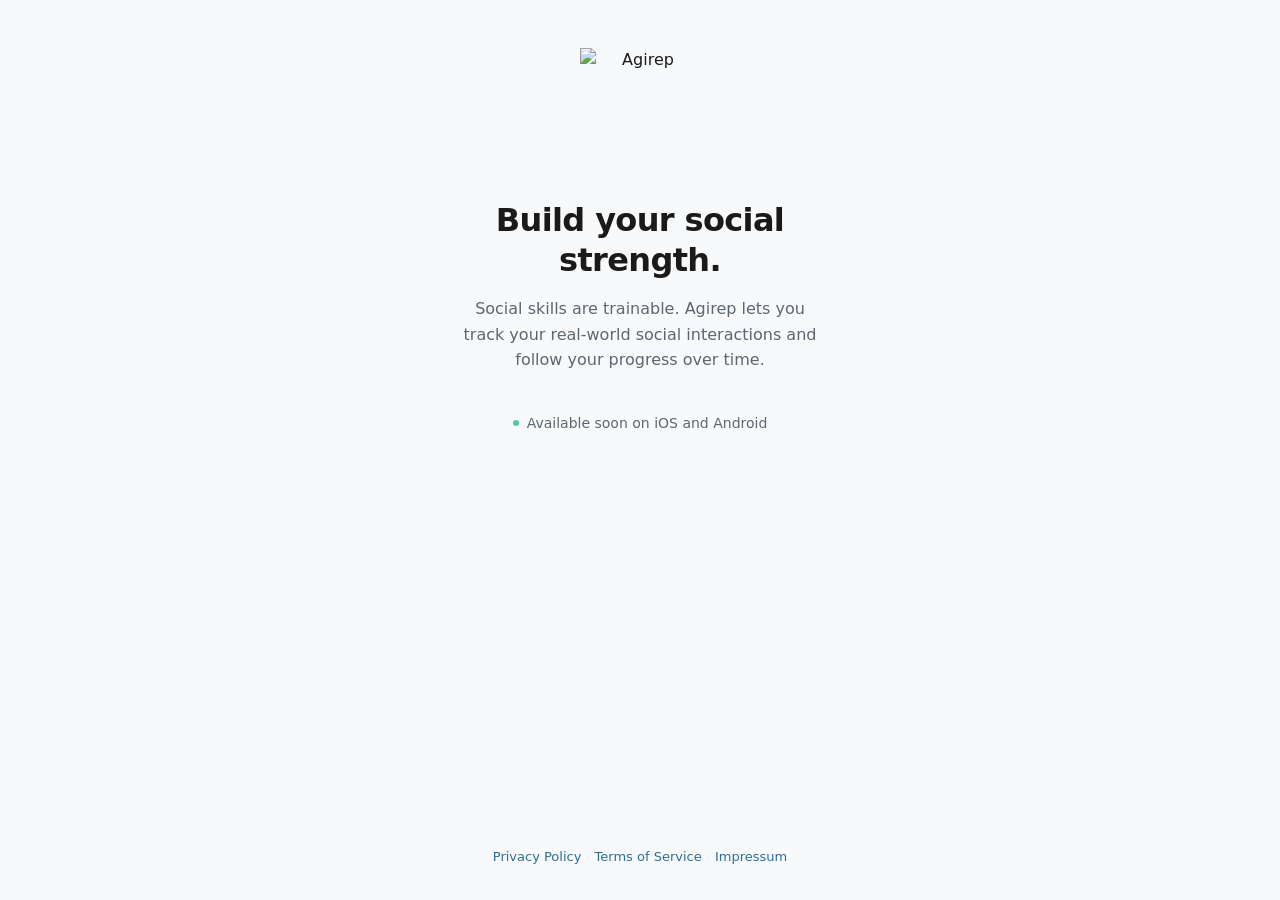
==== index.html @ e343777d "Add files via upload" ====
<!DOCTYPE html>
<html lang="en">
  <head>
    <meta charset="UTF-8" />
    <meta name="viewport" content="width=device-width, initial-scale=1" />
    <meta
      name="description"
      content="Agirep is an app for tracking your real-world social interactions. Log your reps and follow your social progress over time."
    />
    <title>Agirep — Social Fitness Tracker</title>
    <style>
      :root {
        --bg: #f8f9fa;
        --primary: #2a6f97;
        --accent: #4ecda4;
        --text: #1a1a1a;
        --text-muted: #5c6670;
        --border: #e2e6ea;
        --max-width: 480px;
      }

      *,
      *::before,
      *::after {
        box-sizing: border-box;
      }

      html {
        -webkit-text-size-adjust: 100%;
      }

      body {
        margin: 0;
        min-height: 100dvh;
        display: flex;
        flex-direction: column;
        align-items: center;
        background: var(--bg);
        color: var(--text);
        font-family:
          system-ui,
          -apple-system,
          BlinkMacSystemFont,
          'Segoe UI',
          Roboto,
          'Helvetica Neue',
          Arial,
          sans-serif;
        font-size: 16px;
        line-height: 1.5;
        -webkit-font-smoothing: antialiased;
      }

      .page {
        width: 100%;
        max-width: var(--max-width);
        flex: 1;
        display: flex;
        flex-direction: column;
        align-items: center;
        padding: 48px 24px 32px;
        text-align: center;
      }

      .logo {
        width: 120px;
        height: auto;
        margin-bottom: 32px;
      }

      .tagline {
        margin: 0 0 16px;
        font-size: 1.75rem;
        font-weight: 700;
        letter-spacing: -0.02em;
        line-height: 1.25;
        color: var(--text);
      }

      .description {
        margin: 0 0 40px;
        font-size: 1rem;
        line-height: 1.6;
        color: var(--text-muted);
        max-width: 36ch;
      }

      .availability {
        margin: 0;
        font-size: 0.875rem;
        color: var(--text-muted);
      }

      .availability::before {
        content: '';
        display: inline-block;
        width: 6px;
        height: 6px;
        margin-right: 8px;
        border-radius: 50%;
        background: var(--accent);
        vertical-align: middle;
        position: relative;
        top: -1px;
      }

      .site-footer {
        width: 100%;
        max-width: var(--max-width);
        padding: 24px 24px 32px;
        text-align: center;
      }

      .footer-links {
        margin: 0;
        font-size: 0.8125rem;
        color: var(--text-muted);
        line-height: 1.8;
      }

      .footer-links a {
        color: var(--primary);
        text-decoration: none;
        font-weight: 500;
      }

      .footer-links a:hover {
        text-decoration: underline;
      }

      .footer-links .sep {
        margin: 0 0.35em;
        color: var(--border);
        user-select: none;
      }

      @media (min-width: 400px) {
        .tagline {
          font-size: 2rem;
        }
      }
    </style>
  </head>
  <body>
    <main class="page">
      <img
        class="logo"
        src="logo-rep.png"
        width="240"
        height="240"
        alt="Agirep"
      />

      <h1 class="tagline">Build your social strength.</h1>

      <p class="description">
        Social skills are trainable. Agirep lets you track your real-world social
        interactions and follow your progress over time.
      </p>

      <p class="availability">Available soon on iOS and Android</p>
    </main>

    <footer class="site-footer">
      <p class="footer-links">
        <a href="privacy.html">Privacy Policy</a
        ><span class="sep" aria-hidden="true">·</span
        ><a href="terms.html">Terms of Service</a
        ><span class="sep" aria-hidden="true">·</span
        ><a href="impressum.html">Impressum</a>
      </p>
    </footer>
  </body>
</html>
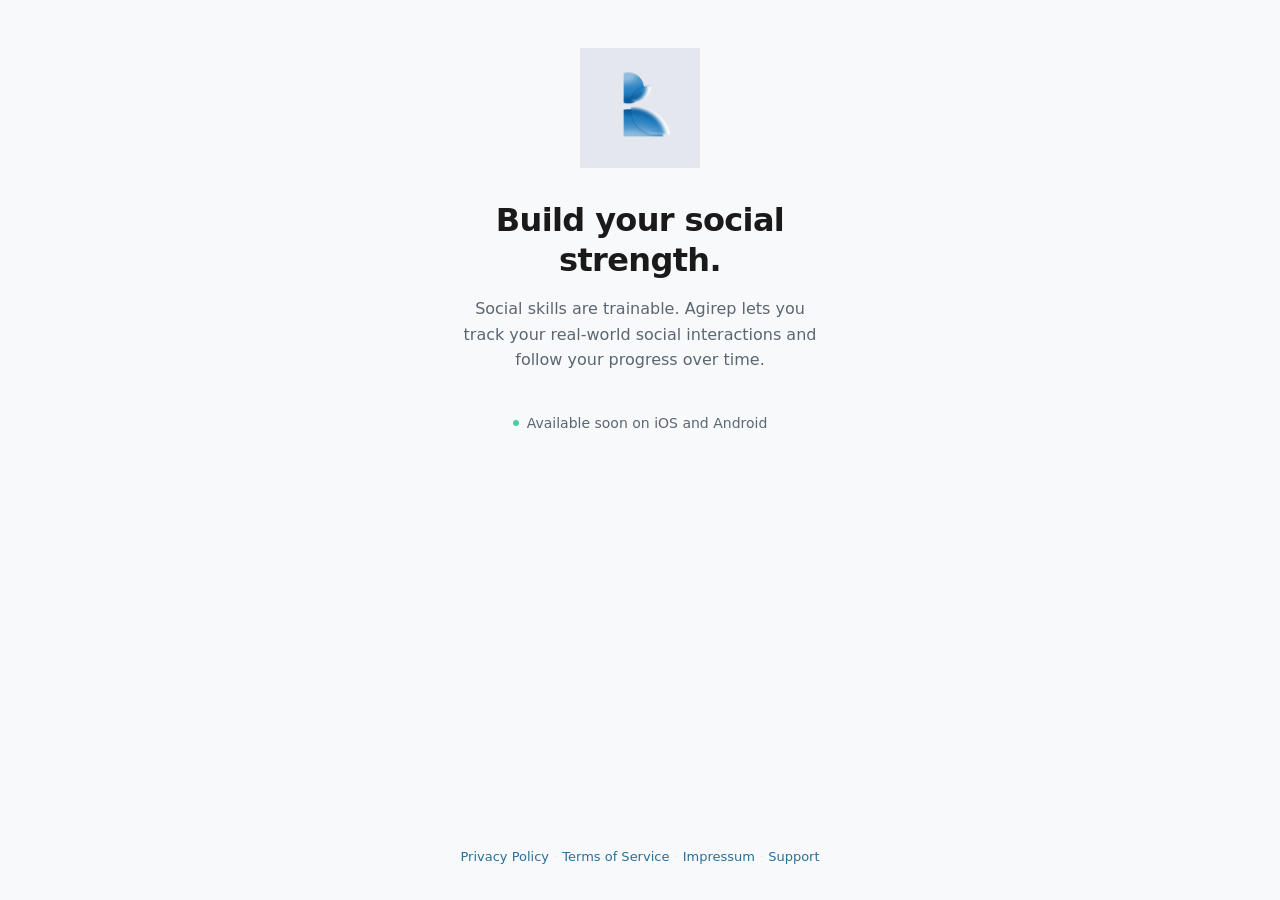
==== commit 261bc93b: "Add files via upload" ====
--- a/index.html
+++ b/index.html
@@ -167,7 +167,9 @@
         ><span class="sep" aria-hidden="true">·</span
         ><a href="terms.html">Terms of Service</a
         ><span class="sep" aria-hidden="true">·</span
-        ><a href="impressum.html">Impressum</a>
+        ><a href="impressum.html">Impressum</a
+        ><span class="sep" aria-hidden="true">·</span
+        ><a href="support.html">Support</a>
       </p>
     </footer>
   </body>
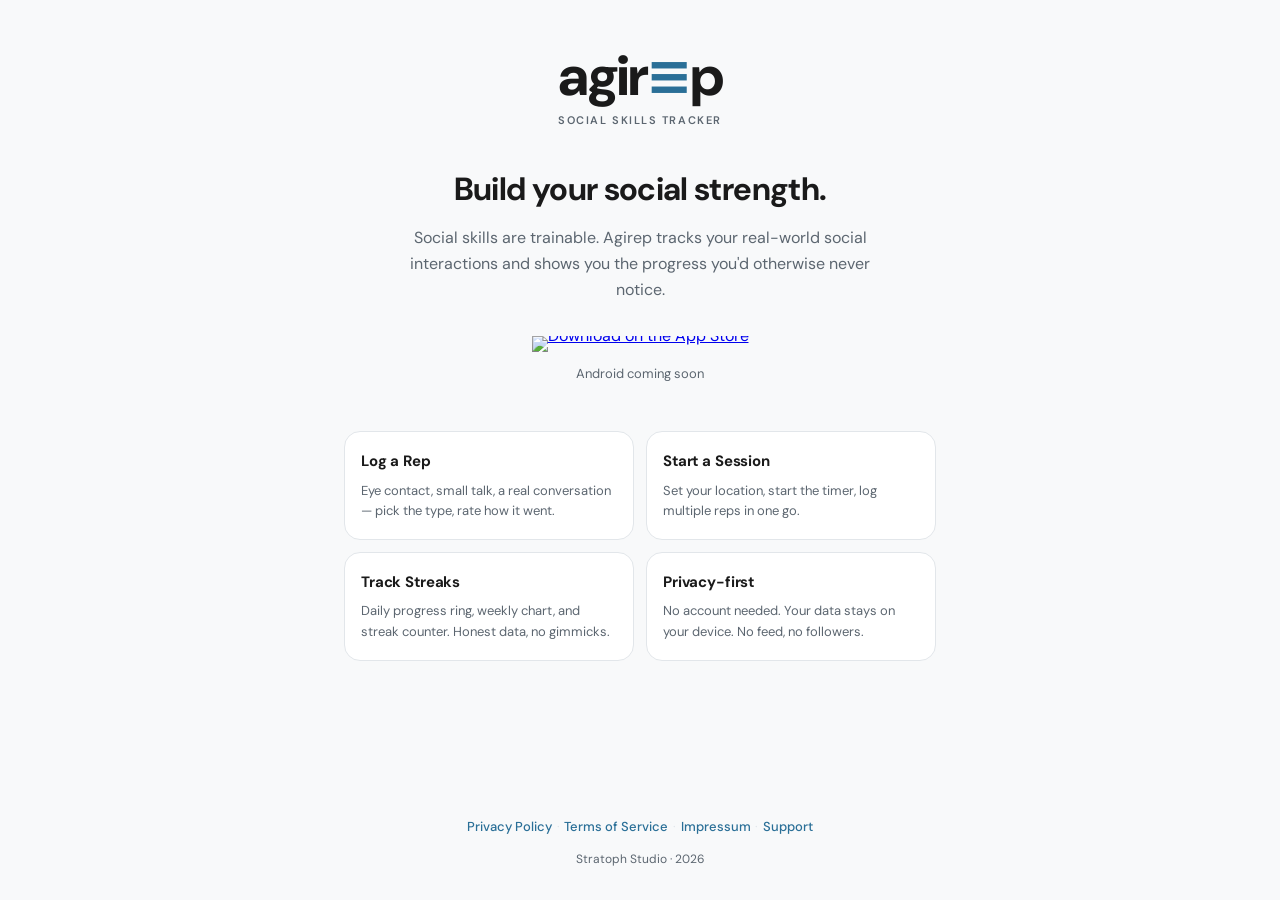
==== commit f8270f1b: "Add files via upload" ====
--- a/index.html
+++ b/index.html
@@ -5,9 +5,15 @@
     <meta name="viewport" content="width=device-width, initial-scale=1" />
     <meta
       name="description"
-      content="Agirep is an app for tracking your real-world social interactions. Log your reps and follow your social progress over time."
+      content="agirep tracks your real-world social interactions and shows you the progress you'd otherwise never notice."
     />
-    <title>Agirep — Social Fitness Tracker</title>
+    <title>agirep — Social Skills Tracker</title>
+    <link rel="preconnect" href="https://fonts.googleapis.com" />
+    <link rel="preconnect" href="https://fonts.gstatic.com" crossorigin />
+    <link
+      href="https://fonts.googleapis.com/css2?family=DM+Sans:ital,opsz,wght@0,9..40,400;0,9..40,500;0,9..40,600;0,9..40,700;0,9..40,800;1,9..40,400&display=swap"
+      rel="stylesheet"
+    />
     <style>
       :root {
         --bg: #f8f9fa;
@@ -16,7 +22,7 @@
         --text: #1a1a1a;
         --text-muted: #5c6670;
         --border: #e2e6ea;
-        --max-width: 480px;
+        --max-width: 640px;
       }
 
       *,
@@ -37,15 +43,7 @@
         align-items: center;
         background: var(--bg);
         color: var(--text);
-        font-family:
-          system-ui,
-          -apple-system,
-          BlinkMacSystemFont,
-          'Segoe UI',
-          Roboto,
-          'Helvetica Neue',
-          Arial,
-          sans-serif;
+        font-family: 'DM Sans', system-ui, sans-serif;
         font-size: 16px;
         line-height: 1.5;
         -webkit-font-smoothing: antialiased;
@@ -58,14 +56,30 @@
         display: flex;
         flex-direction: column;
         align-items: center;
-        padding: 48px 24px 32px;
+        padding: 48px 24px 40px;
         text-align: center;
       }
 
-      .logo {
-        width: 120px;
-        height: auto;
-        margin-bottom: 32px;
+      .wordmark {
+        margin: 0 0 8px;
+        font-size: 3rem;
+        font-weight: 800;
+        letter-spacing: -0.04em;
+        line-height: 1;
+        color: var(--text);
+      }
+
+      .wordmark-brand {
+        color: var(--primary);
+      }
+
+      .subtitle {
+        margin: 0 0 40px;
+        font-size: 0.6875rem;
+        font-weight: 600;
+        letter-spacing: 0.14em;
+        text-transform: uppercase;
+        color: var(--text-muted);
       }
 
       .tagline {
@@ -78,30 +92,103 @@
       }
 
       .description {
-        margin: 0 0 40px;
+        margin: 0 0 32px;
         font-size: 1rem;
-        line-height: 1.6;
-        color: var(--text-muted);
+        line-height: 1.65;
+        color: var(--text-muted);
+        max-width: 42ch;
+      }
+
+      .store-link {
+        display: inline-block;
+        line-height: 0;
+        margin-bottom: 12px;
+      }
+
+      .store-link img {
+        height: 44px;
+        width: auto;
+      }
+
+      .store-link:focus-visible {
+        outline: 2px solid var(--accent);
+        outline-offset: 4px;
+        border-radius: 8px;
+      }
+
+      .android-soon {
+        margin: 0 0 48px;
+        font-size: 0.8125rem;
+        color: var(--text-muted);
+      }
+
+      .features {
+        width: 100%;
+        margin-bottom: 48px;
+      }
+
+      .visually-hidden {
+        position: absolute;
+        width: 1px;
+        height: 1px;
+        padding: 0;
+        margin: -1px;
+        overflow: hidden;
+        clip: rect(0, 0, 0, 0);
+        white-space: nowrap;
+        border: 0;
+      }
+
+      .features-grid {
+        display: grid;
+        grid-template-columns: 1fr 1fr;
+        gap: 12px;
+        width: 100%;
+        text-align: left;
+      }
+
+      .feature-card {
+        background: #ffffff;
+        border: 1px solid var(--border);
+        border-radius: 16px;
+        padding: 18px 16px;
+      }
+
+      .feature-card h2 {
+        margin: 0 0 8px;
+        font-size: 0.9375rem;
+        font-weight: 700;
+        letter-spacing: -0.01em;
+        color: var(--text);
+      }
+
+      .feature-card p {
+        margin: 0;
+        font-size: 0.8125rem;
+        line-height: 1.55;
+        color: var(--text-muted);
+      }
+
+      .philosophy {
+        width: 100%;
         max-width: 36ch;
-      }
-
-      .availability {
+        margin-bottom: 8px;
+      }
+
+      .philosophy-quote {
+        margin: 0 0 12px;
+        font-size: 1.125rem;
+        font-weight: 700;
+        letter-spacing: -0.02em;
+        line-height: 1.4;
+        color: var(--text);
+      }
+
+      .philosophy-sub {
         margin: 0;
         font-size: 0.875rem;
-        color: var(--text-muted);
-      }
-
-      .availability::before {
-        content: '';
-        display: inline-block;
-        width: 6px;
-        height: 6px;
-        margin-right: 8px;
-        border-radius: 50%;
-        background: var(--accent);
-        vertical-align: middle;
-        position: relative;
-        top: -1px;
+        line-height: 1.6;
+        color: var(--text-muted);
       }
 
       .site-footer {
@@ -112,7 +199,7 @@
       }
 
       .footer-links {
-        margin: 0;
+        margin: 0 0 12px;
         font-size: 0.8125rem;
         color: var(--text-muted);
         line-height: 1.8;
@@ -134,31 +221,91 @@
         user-select: none;
       }
 
+      .footer-credit {
+        margin: 0;
+        font-size: 0.75rem;
+        color: var(--text-muted);
+      }
+
       @media (min-width: 400px) {
+        .wordmark {
+          font-size: 3.5rem;
+        }
+
         .tagline {
           font-size: 2rem;
+        }
+      }
+
+      @media (max-width: 480px) {
+        .features-grid {
+          grid-template-columns: 1fr;
         }
       }
     </style>
   </head>
   <body>
     <main class="page">
-      <img
-        class="logo"
-        src="logo-rep.png"
-        width="240"
-        height="240"
-        alt="Agirep"
-      />
+      <p class="wordmark" aria-label="agirep">
+        agir<span class="wordmark-brand" aria-hidden="true">≡</span>p
+      </p>
+      <p class="subtitle">Social Skills Tracker</p>
 
       <h1 class="tagline">Build your social strength.</h1>
 
       <p class="description">
-        Social skills are trainable. Agirep lets you track your real-world social
-        interactions and follow your progress over time.
+        Social skills are trainable. Agirep tracks your real-world social
+        interactions and shows you the progress you'd otherwise never notice.
       </p>
 
-      <p class="availability">Available soon on iOS and Android</p>
+      <a
+        class="store-link"
+        href="https://apps.apple.com/app/agirep-social-confidence/id6784792973"
+        target="_blank"
+        rel="noopener noreferrer"
+        aria-label="Download on the App Store"
+      >
+        <img
+          src="https://tools.applemediaservices.com/api/badges/download-on-the-app-store/black/en-us?size=250x83"
+          alt="Download on the App Store"
+          width="250"
+          height="83"
+        />
+      </a>
+      <p class="android-soon">Android coming soon</p>
+
+      <section class="features" aria-labelledby="features-heading">
+        <h2 id="features-heading" class="visually-hidden">Features</h2>
+        <div class="features-grid">
+          <article class="feature-card">
+            <h2>Log a Rep</h2>
+            <p>
+              Eye contact, small talk, a real conversation — pick the type, rate
+              how it went.
+            </p>
+          </article>
+          <article class="feature-card">
+            <h2>Start a Session</h2>
+            <p>
+              Set your location, start the timer, log multiple reps in one go.
+            </p>
+          </article>
+          <article class="feature-card">
+            <h2>Track Streaks</h2>
+            <p>
+              Daily progress ring, weekly chart, and streak counter. Honest data,
+              no gimmicks.
+            </p>
+          </article>
+          <article class="feature-card">
+            <h2>Privacy-first</h2>
+            <p>
+              No account needed. Your data stays on your device. No feed, no
+              followers.
+            </p>
+          </article>
+        </div>
+      </section>
     </main>
 
     <footer class="site-footer">
@@ -171,6 +318,7 @@
         ><span class="sep" aria-hidden="true">·</span
         ><a href="support.html">Support</a>
       </p>
+      <p class="footer-credit">Stratoph Studio · 2026</p>
     </footer>
   </body>
 </html>
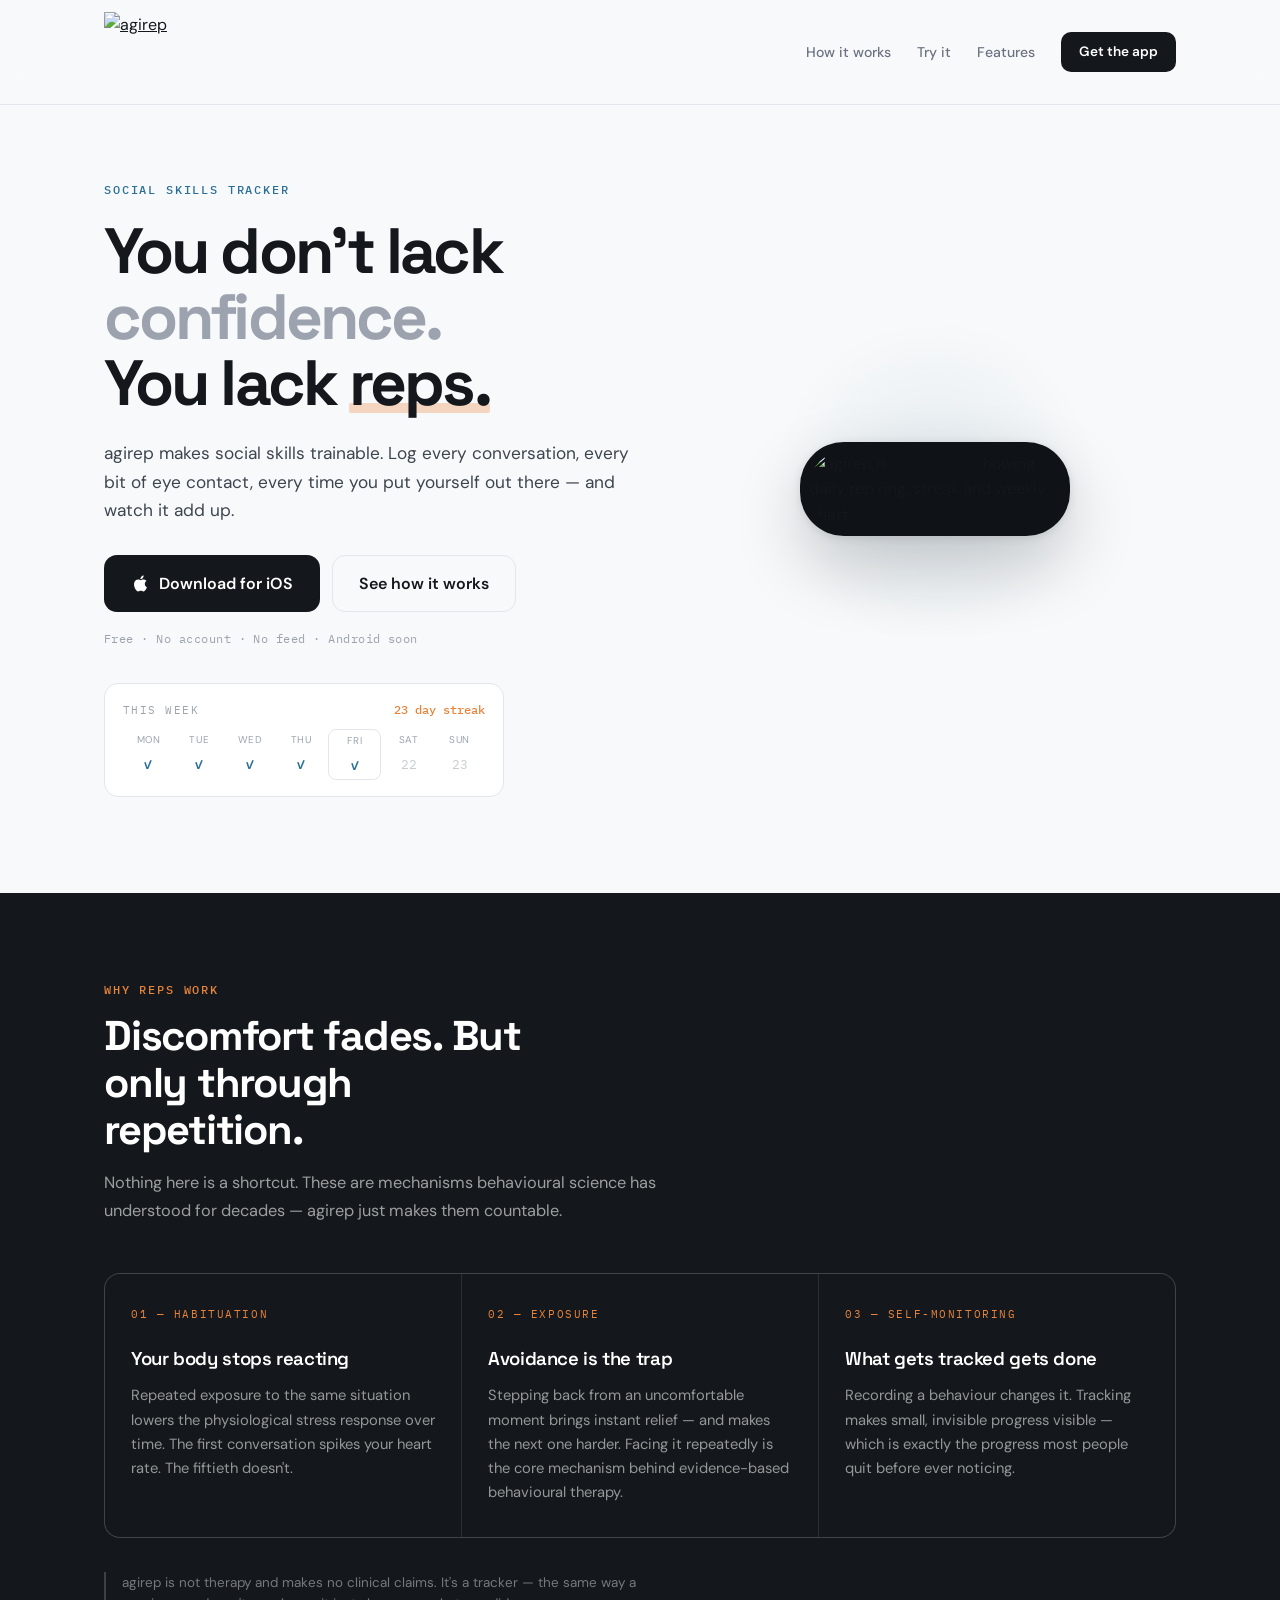
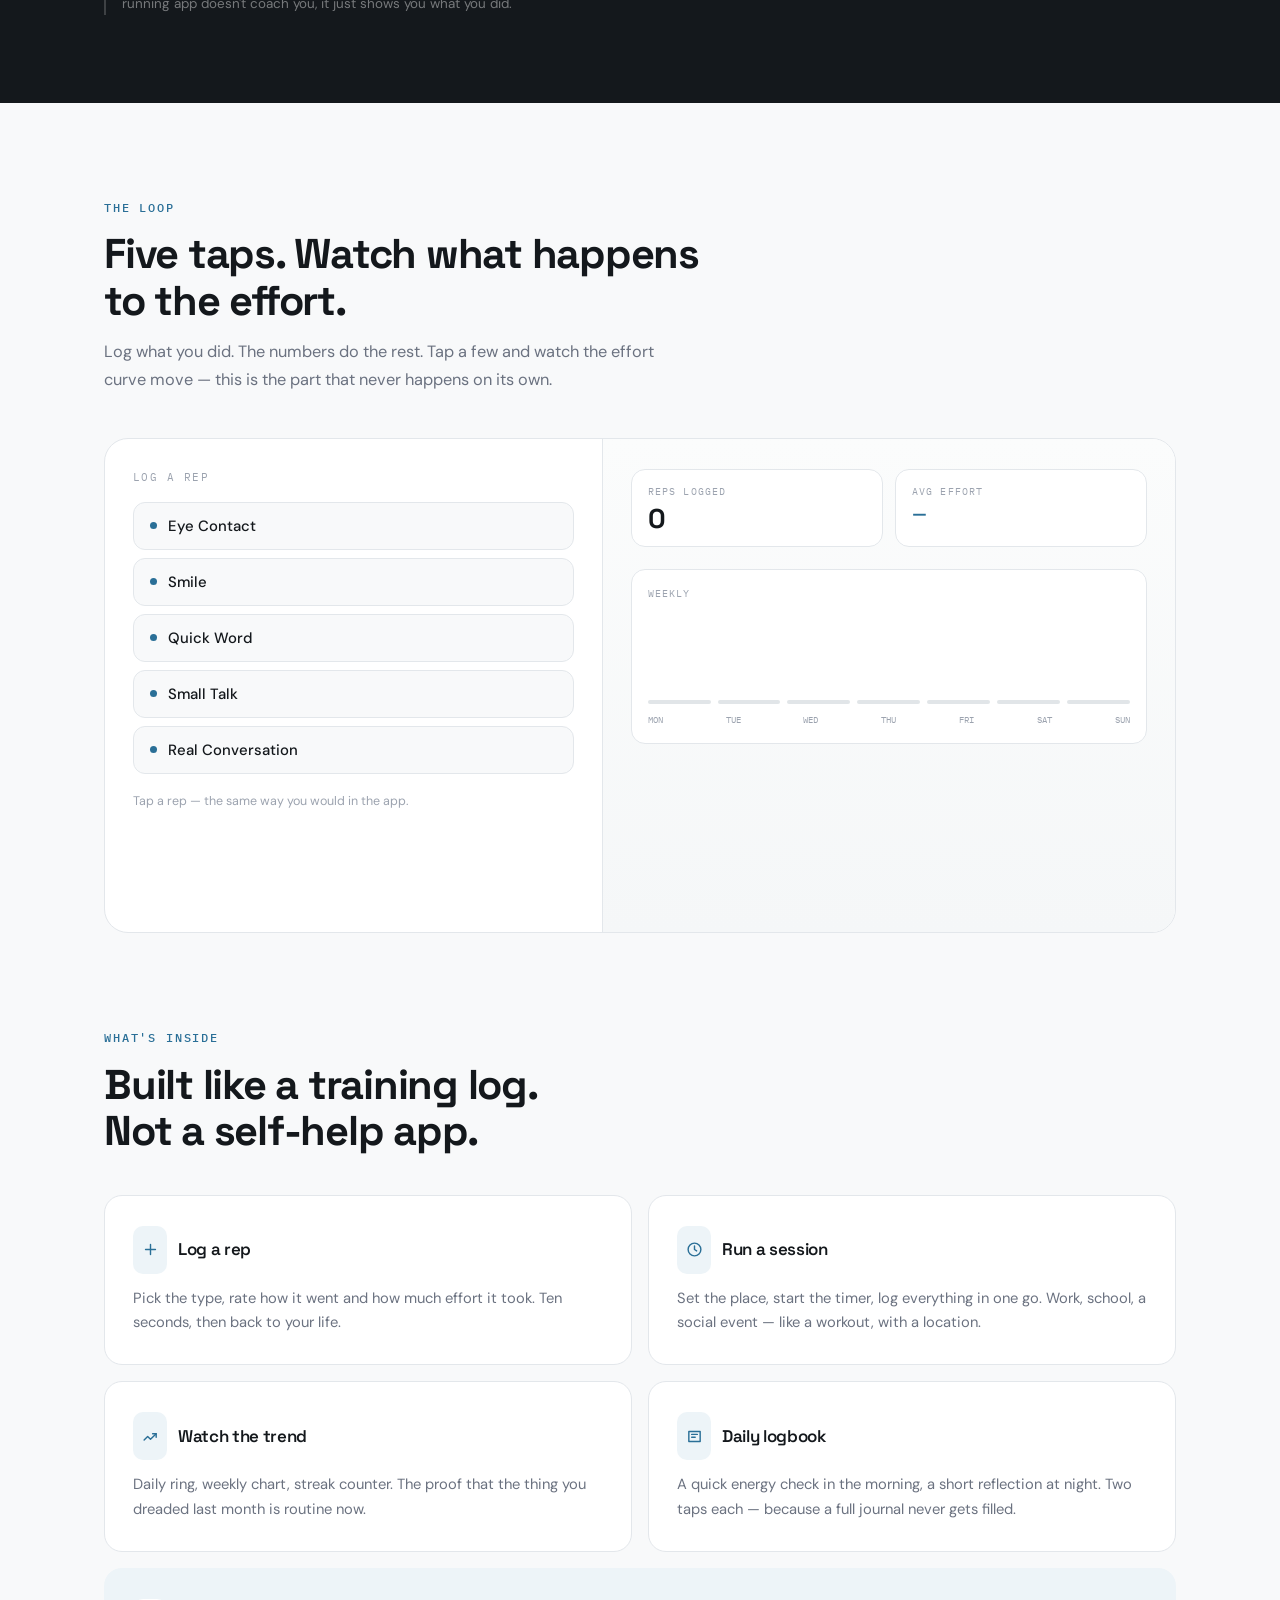
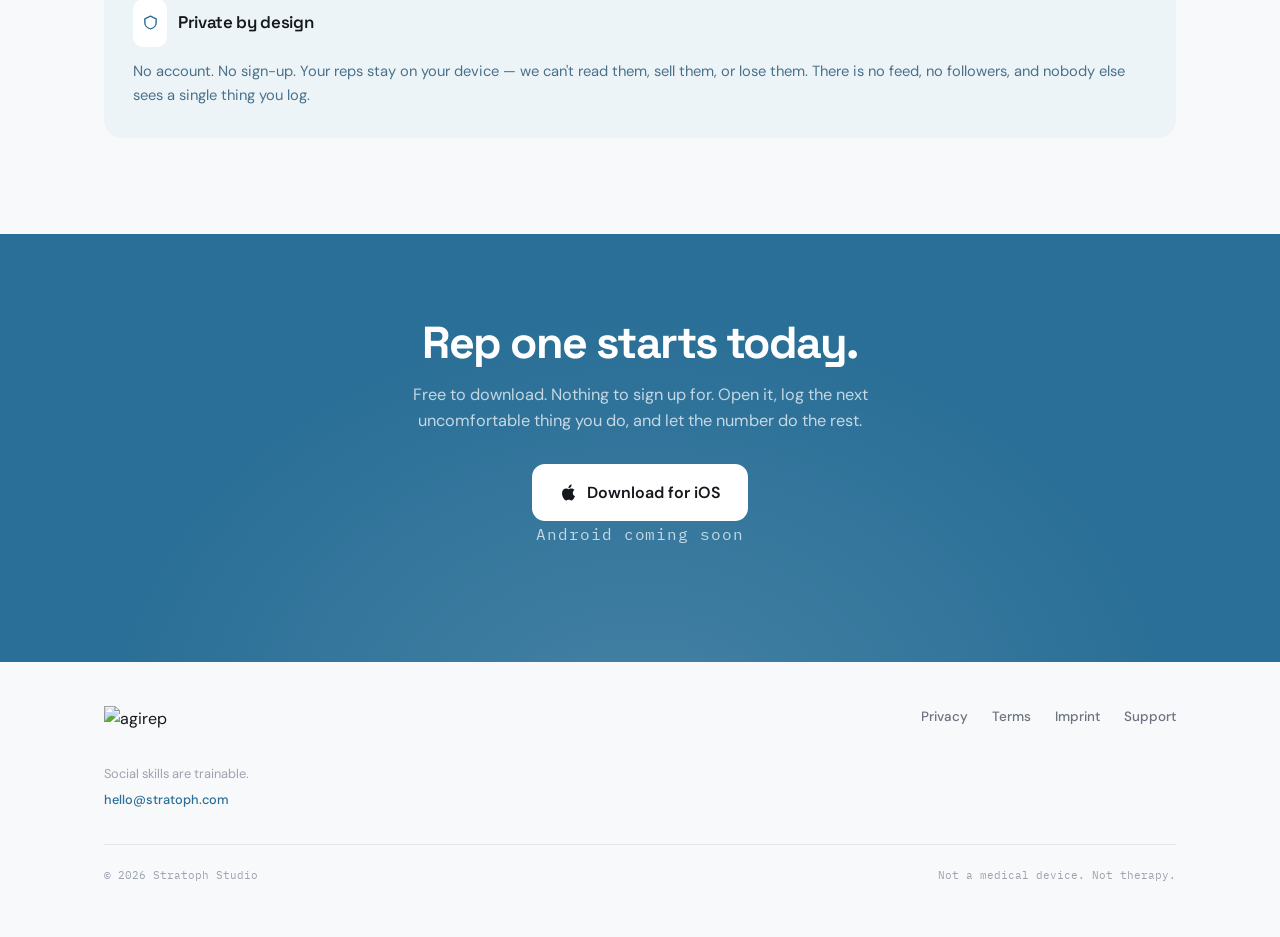
==== commit 43973782: "new 25.08.26 index.html" ====
--- a/index.html
+++ b/index.html
@@ -1,324 +1,667 @@
 <!DOCTYPE html>
 <html lang="en">
-  <head>
-    <meta charset="UTF-8" />
-    <meta name="viewport" content="width=device-width, initial-scale=1" />
-    <meta
-      name="description"
-      content="agirep tracks your real-world social interactions and shows you the progress you'd otherwise never notice."
-    />
-    <title>agirep — Social Skills Tracker</title>
-    <link rel="preconnect" href="https://fonts.googleapis.com" />
-    <link rel="preconnect" href="https://fonts.gstatic.com" crossorigin />
-    <link
-      href="https://fonts.googleapis.com/css2?family=DM+Sans:ital,opsz,wght@0,9..40,400;0,9..40,500;0,9..40,600;0,9..40,700;0,9..40,800;1,9..40,400&display=swap"
-      rel="stylesheet"
-    />
-    <style>
-      :root {
-        --bg: #f8f9fa;
-        --primary: #2a6f97;
-        --accent: #4ecda4;
-        --text: #1a1a1a;
-        --text-muted: #5c6670;
-        --border: #e2e6ea;
-        --max-width: 640px;
-      }
-
-      *,
-      *::before,
-      *::after {
-        box-sizing: border-box;
-      }
-
-      html {
-        -webkit-text-size-adjust: 100%;
-      }
-
-      body {
-        margin: 0;
-        min-height: 100dvh;
-        display: flex;
-        flex-direction: column;
-        align-items: center;
-        background: var(--bg);
-        color: var(--text);
-        font-family: 'DM Sans', system-ui, sans-serif;
-        font-size: 16px;
-        line-height: 1.5;
-        -webkit-font-smoothing: antialiased;
-      }
-
-      .page {
-        width: 100%;
-        max-width: var(--max-width);
-        flex: 1;
-        display: flex;
-        flex-direction: column;
-        align-items: center;
-        padding: 48px 24px 40px;
-        text-align: center;
-      }
-
-      .wordmark {
-        margin: 0 0 8px;
-        font-size: 3rem;
-        font-weight: 800;
-        letter-spacing: -0.04em;
-        line-height: 1;
-        color: var(--text);
-      }
-
-      .wordmark-brand {
-        color: var(--primary);
-      }
-
-      .subtitle {
-        margin: 0 0 40px;
-        font-size: 0.6875rem;
-        font-weight: 600;
-        letter-spacing: 0.14em;
-        text-transform: uppercase;
-        color: var(--text-muted);
-      }
-
-      .tagline {
-        margin: 0 0 16px;
-        font-size: 1.75rem;
-        font-weight: 700;
-        letter-spacing: -0.02em;
-        line-height: 1.25;
-        color: var(--text);
-      }
-
-      .description {
-        margin: 0 0 32px;
-        font-size: 1rem;
-        line-height: 1.65;
-        color: var(--text-muted);
-        max-width: 42ch;
-      }
-
-      .store-link {
-        display: inline-block;
-        line-height: 0;
-        margin-bottom: 12px;
-      }
-
-      .store-link img {
-        height: 44px;
-        width: auto;
-      }
-
-      .store-link:focus-visible {
-        outline: 2px solid var(--accent);
-        outline-offset: 4px;
-        border-radius: 8px;
-      }
-
-      .android-soon {
-        margin: 0 0 48px;
-        font-size: 0.8125rem;
-        color: var(--text-muted);
-      }
-
-      .features {
-        width: 100%;
-        margin-bottom: 48px;
-      }
-
-      .visually-hidden {
-        position: absolute;
-        width: 1px;
-        height: 1px;
-        padding: 0;
-        margin: -1px;
-        overflow: hidden;
-        clip: rect(0, 0, 0, 0);
-        white-space: nowrap;
-        border: 0;
-      }
-
-      .features-grid {
-        display: grid;
-        grid-template-columns: 1fr 1fr;
-        gap: 12px;
-        width: 100%;
-        text-align: left;
-      }
-
-      .feature-card {
-        background: #ffffff;
-        border: 1px solid var(--border);
-        border-radius: 16px;
-        padding: 18px 16px;
-      }
-
-      .feature-card h2 {
-        margin: 0 0 8px;
-        font-size: 0.9375rem;
-        font-weight: 700;
-        letter-spacing: -0.01em;
-        color: var(--text);
-      }
-
-      .feature-card p {
-        margin: 0;
-        font-size: 0.8125rem;
-        line-height: 1.55;
-        color: var(--text-muted);
-      }
-
-      .philosophy {
-        width: 100%;
-        max-width: 36ch;
-        margin-bottom: 8px;
-      }
-
-      .philosophy-quote {
-        margin: 0 0 12px;
-        font-size: 1.125rem;
-        font-weight: 700;
-        letter-spacing: -0.02em;
-        line-height: 1.4;
-        color: var(--text);
-      }
-
-      .philosophy-sub {
-        margin: 0;
-        font-size: 0.875rem;
-        line-height: 1.6;
-        color: var(--text-muted);
-      }
-
-      .site-footer {
-        width: 100%;
-        max-width: var(--max-width);
-        padding: 24px 24px 32px;
-        text-align: center;
-      }
-
-      .footer-links {
-        margin: 0 0 12px;
-        font-size: 0.8125rem;
-        color: var(--text-muted);
-        line-height: 1.8;
-      }
-
-      .footer-links a {
-        color: var(--primary);
-        text-decoration: none;
-        font-weight: 500;
-      }
-
-      .footer-links a:hover {
-        text-decoration: underline;
-      }
-
-      .footer-links .sep {
-        margin: 0 0.35em;
-        color: var(--border);
-        user-select: none;
-      }
-
-      .footer-credit {
-        margin: 0;
-        font-size: 0.75rem;
-        color: var(--text-muted);
-      }
-
-      @media (min-width: 400px) {
-        .wordmark {
-          font-size: 3.5rem;
-        }
-
-        .tagline {
-          font-size: 2rem;
-        }
-      }
-
-      @media (max-width: 480px) {
-        .features-grid {
-          grid-template-columns: 1fr;
-        }
-      }
-    </style>
-  </head>
-  <body>
-    <main class="page">
-      <p class="wordmark" aria-label="agirep">
-        agir<span class="wordmark-brand" aria-hidden="true">≡</span>p
-      </p>
-      <p class="subtitle">Social Skills Tracker</p>
-
-      <h1 class="tagline">Build your social strength.</h1>
-
-      <p class="description">
-        Social skills are trainable. Agirep tracks your real-world social
-        interactions and shows you the progress you'd otherwise never notice.
-      </p>
-
-      <a
-        class="store-link"
-        href="https://apps.apple.com/app/agirep-social-confidence/id6784792973"
-        target="_blank"
-        rel="noopener noreferrer"
-        aria-label="Download on the App Store"
-      >
-        <img
-          src="https://tools.applemediaservices.com/api/badges/download-on-the-app-store/black/en-us?size=250x83"
-          alt="Download on the App Store"
-          width="250"
-          height="83"
-        />
-      </a>
-      <p class="android-soon">Android coming soon</p>
-
-      <section class="features" aria-labelledby="features-heading">
-        <h2 id="features-heading" class="visually-hidden">Features</h2>
-        <div class="features-grid">
-          <article class="feature-card">
-            <h2>Log a Rep</h2>
-            <p>
-              Eye contact, small talk, a real conversation — pick the type, rate
-              how it went.
-            </p>
-          </article>
-          <article class="feature-card">
-            <h2>Start a Session</h2>
-            <p>
-              Set your location, start the timer, log multiple reps in one go.
-            </p>
-          </article>
-          <article class="feature-card">
-            <h2>Track Streaks</h2>
-            <p>
-              Daily progress ring, weekly chart, and streak counter. Honest data,
-              no gimmicks.
-            </p>
-          </article>
-          <article class="feature-card">
-            <h2>Privacy-first</h2>
-            <p>
-              No account needed. Your data stays on your device. No feed, no
-              followers.
-            </p>
-          </article>
-        </div>
-      </section>
-    </main>
-
-    <footer class="site-footer">
-      <p class="footer-links">
-        <a href="privacy.html">Privacy Policy</a
-        ><span class="sep" aria-hidden="true">·</span
-        ><a href="terms.html">Terms of Service</a
-        ><span class="sep" aria-hidden="true">·</span
-        ><a href="impressum.html">Impressum</a
-        ><span class="sep" aria-hidden="true">·</span
-        ><a href="support.html">Support</a>
-      </p>
-      <p class="footer-credit">Stratoph Studio · 2026</p>
-    </footer>
-  </body>
+<head>
+<meta charset="UTF-8" />
+<meta name="viewport" content="width=device-width, initial-scale=1" />
+<title>agirep — Social Skills Tracker</title>
+<meta name="description" content="agirep makes social skills trainable. Log your reps, run sessions, and watch progress you'd otherwise never notice." />
+<meta property="og:title" content="agirep — Social Skills Tracker" />
+<meta property="og:description" content="You don't lack confidence. You lack reps." />
+<meta property="og:type" content="website" />
+<link rel="preconnect" href="https://fonts.googleapis.com" />
+<link rel="preconnect" href="https://fonts.gstatic.com" crossorigin />
+<link href="https://fonts.googleapis.com/css2?family=DM+Sans:opsz,wght@9..40,300;9..40,400;9..40,500;9..40,600;9..40,700&family=Space+Grotesk:wght@400;500;600;700&family=IBM+Plex+Mono:wght@400;500&display=swap" rel="stylesheet" />
+<style>
+:root{
+  --ink:#14181C;
+  --ink-soft:#3D4650;
+  --muted:#6B7280;
+  --faint:#9CA3AF;
+  --blue:#2A6F97;
+  --blue-deep:#1B4D6B;
+  --blue-wash:#EDF4F8;
+  --orange:#E8833A;
+  --paper:#F8F9FA;
+  --white:#fff;
+  --line:#E3E7EB;
+  --r:18px;
+  --max:1120px;
+}
+
+*{margin:0;padding:0;box-sizing:border-box}
+html{scroll-behavior:smooth;-webkit-text-size-adjust:100%}
+body{
+  font-family:'DM Sans',system-ui,sans-serif;
+  color:var(--ink);
+  background:var(--paper);
+  line-height:1.6;
+  -webkit-font-smoothing:antialiased;
+  overflow-x:hidden;
+}
+a{color:inherit}
+:focus-visible{outline:2px solid var(--blue);outline-offset:3px;border-radius:4px}
+
+.wrap{max-width:var(--max);margin:0 auto;padding:0 24px}
+
+/* scroll reveal */
+.rv{opacity:0;transform:translateY(22px);transition:opacity .7s cubic-bezier(.2,.7,.3,1),transform .7s cubic-bezier(.2,.7,.3,1)}
+.rv.in{opacity:1;transform:none}
+.rv-1{transition-delay:.06s}.rv-2{transition-delay:.12s}.rv-3{transition-delay:.18s}
+
+/* nav */
+.nav{
+  position:sticky;top:0;z-index:60;
+  background:rgba(248,249,250,.82);
+  backdrop-filter:blur(18px);-webkit-backdrop-filter:blur(18px);
+  border-bottom:1px solid var(--line);
+}
+.nav-in{
+  max-width:var(--max);margin:0 auto;padding:12px 24px;
+  display:flex;align-items:center;justify-content:space-between;
+}
+.logo-img{height:80px;width:auto;display:block}
+.mark{
+  font-family:'Space Grotesk',sans-serif;
+  font-size:1.45rem;font-weight:700;letter-spacing:-.04em;
+  text-decoration:none;line-height:1;
+}
+.mark i{font-style:normal;color:var(--blue)}
+.nav-r{display:flex;align-items:center;gap:26px}
+.nav-r a{font-size:.88rem;font-weight:500;color:var(--muted);text-decoration:none;transition:color .18s}
+.nav-r a:hover{color:var(--ink)}
+.nav-r .pill{
+  background:var(--ink);color:var(--white);
+  padding:9px 18px;border-radius:10px;font-weight:600;font-size:.85rem;
+  transition:background .18s;
+}
+.nav-r .pill:hover{background:var(--blue);color:var(--white)}
+
+/* shared */
+.eyebrow{
+  font-family:'IBM Plex Mono',monospace;
+  font-size:.72rem;font-weight:500;letter-spacing:.16em;text-transform:uppercase;
+  color:var(--blue);
+}
+.h2{
+  font-family:'Space Grotesk',sans-serif;
+  font-size:clamp(1.8rem,3.6vw,2.6rem);font-weight:700;
+  letter-spacing:-.03em;line-height:1.12;
+}
+.lede{font-size:1.02rem;color:var(--muted);line-height:1.7;max-width:52ch}
+
+.btn{
+  display:inline-flex;align-items:center;gap:9px;
+  padding:15px 26px;border-radius:13px;
+  font-size:1rem;font-weight:600;text-decoration:none;
+  border:1px solid transparent;cursor:pointer;
+  transition:transform .18s,background .18s,border-color .18s;
+}
+.btn svg{width:19px;height:19px;fill:currentColor;flex-shrink:0}
+.btn-fill{background:var(--ink);color:var(--white)}
+.btn-fill:hover{background:var(--blue);transform:translateY(-2px)}
+.btn-ghost{background:transparent;color:var(--ink);border-color:var(--line)}
+.btn-ghost:hover{border-color:var(--ink)}
+.btn-light{background:var(--white);color:var(--ink)}
+.btn-light:hover{transform:translateY(-2px)}
+
+/* hero */
+.hero{padding:76px 0 0}
+.hero-grid{display:grid;grid-template-columns:1.05fr .95fr;gap:56px;align-items:center}
+.hero h1{
+  font-family:'Space Grotesk',sans-serif;
+  font-size:clamp(2.5rem,5.4vw,4rem);
+  font-weight:700;letter-spacing:-.045em;line-height:1.03;
+  margin:20px 0 22px;
+}
+.hero h1 .dim{color:var(--faint)}
+.hero h1 .hit{position:relative;display:inline-block;white-space:nowrap}
+.hero h1 .hit::after{
+  content:'';position:absolute;left:0;right:0;bottom:.06em;height:.16em;
+  background:var(--orange);opacity:.3;border-radius:2px;
+}
+.hero h1 .hit span{position:relative;z-index:1}
+.hero p.sub{font-size:1.08rem;color:var(--ink-soft);line-height:1.65;max-width:46ch;margin-bottom:30px}
+.hero-cta{display:flex;gap:12px;flex-wrap:wrap;align-items:center}
+.hero-fine{
+  margin-top:18px;font-family:'IBM Plex Mono',monospace;
+  font-size:.74rem;color:var(--faint);letter-spacing:.04em;
+}
+
+.strip{
+  margin-top:34px;padding:16px 18px;background:var(--white);
+  border:1px solid var(--line);border-radius:14px;max-width:400px;
+}
+.strip-top{display:flex;justify-content:space-between;align-items:center;margin-bottom:12px}
+.strip-label{
+  font-family:'IBM Plex Mono',monospace;font-size:.66rem;
+  letter-spacing:.14em;text-transform:uppercase;color:var(--faint);
+}
+.strip-streak{font-family:'IBM Plex Mono',monospace;font-size:.78rem;font-weight:500;color:var(--orange)}
+.strip-days{display:flex;justify-content:space-between}
+.sd{text-align:center;flex:1}
+.sd .d{font-size:.62rem;color:var(--faint);letter-spacing:.06em;margin-bottom:5px}
+.sd .m{
+  height:22px;display:flex;align-items:center;justify-content:center;
+  font-family:'IBM Plex Mono',monospace;font-size:.82rem;color:#C9CDD2;
+}
+.sd.on .m{color:var(--blue);font-weight:600}
+.sd.today{border:1px solid var(--line);border-radius:8px;padding:3px 0;margin:-3px 2px 0}
+
+/* phone with real screenshot */
+.phone-stage{display:flex;justify-content:center;position:relative}
+.phone-stage::before{
+  content:'';position:absolute;width:340px;height:340px;border-radius:50%;
+  background:radial-gradient(circle,rgba(42,111,151,.10),transparent 68%);
+  top:44%;left:50%;transform:translate(-50%,-50%);
+}
+.phone{
+  position:relative;width:270px;
+  background:#0F1216;border-radius:44px;padding:9px;
+  box-shadow:0 30px 70px rgba(20,24,28,.20),0 2px 10px rgba(20,24,28,.10);
+}
+.phone img{
+  display:block;width:100%;height:auto;border-radius:36px;
+}
+.notch{
+  position:absolute;top:9px;left:50%;transform:translateX(-50%);
+  width:96px;height:23px;background:#0F1216;border-radius:0 0 14px 14px;z-index:3;
+}
+
+/* dark mechanism */
+.dark{background:var(--ink);color:var(--white);margin-top:96px;padding:88px 0}
+.dark .eyebrow{color:var(--orange)}
+.dark .h2{margin:14px 0 16px;max-width:16ch}
+.dark .lede{color:rgba(255,255,255,.58)}
+.mech{
+  display:grid;grid-template-columns:repeat(3,1fr);gap:1px;
+  background:rgba(255,255,255,.10);border:1px solid rgba(255,255,255,.10);
+  border-radius:16px;overflow:hidden;margin-top:48px;
+}
+.mech-c{background:var(--ink);padding:32px 26px}
+.mech-n{
+  font-family:'IBM Plex Mono',monospace;font-size:.7rem;letter-spacing:.14em;
+  color:var(--orange);margin-bottom:20px;
+}
+.mech-c h3{
+  font-family:'Space Grotesk',sans-serif;font-size:1.16rem;font-weight:600;
+  letter-spacing:-.02em;margin-bottom:10px;
+}
+.mech-c p{font-size:.92rem;color:rgba(255,255,255,.55);line-height:1.65}
+.dark-note{
+  margin-top:34px;padding-left:16px;border-left:2px solid rgba(255,255,255,.18);
+  font-size:.84rem;color:rgba(255,255,255,.42);line-height:1.6;max-width:64ch;
+}
+
+/* ── TRY IT — live console ── */
+.try{padding:96px 0}
+.try-head{margin-bottom:44px;max-width:56ch}
+.try-head .h2{margin:14px 0 14px}
+
+.console{
+  display:grid;grid-template-columns:1fr 1.15fr;gap:0;
+  background:var(--white);border:1px solid var(--line);
+  border-radius:24px;overflow:hidden;
+}
+
+/* left: input */
+.c-left{padding:30px 28px;border-right:1px solid var(--line)}
+.c-kicker{
+  font-family:'IBM Plex Mono',monospace;font-size:.66rem;letter-spacing:.14em;
+  text-transform:uppercase;color:var(--faint);margin-bottom:16px;
+}
+.c-reps{display:flex;flex-direction:column;gap:8px}
+.c-rep{
+  display:flex;align-items:center;gap:11px;width:100%;
+  padding:13px 16px;border-radius:12px;
+  background:var(--paper);border:1px solid var(--line);
+  font-family:'DM Sans',sans-serif;font-size:.93rem;font-weight:500;
+  color:var(--ink);cursor:pointer;text-align:left;
+  transition:border-color .16s,background .16s,transform .1s;
+}
+.c-rep:hover:not(:disabled){border-color:var(--blue);background:var(--blue-wash)}
+.c-rep:active:not(:disabled){transform:scale(.98)}
+.c-rep:disabled{opacity:.35;cursor:default}
+.c-rep .dot{width:7px;height:7px;border-radius:50%;background:var(--blue);flex-shrink:0}
+.c-hint{
+  margin-top:18px;font-size:.78rem;color:var(--faint);line-height:1.55;
+}
+
+/* right: output */
+.c-right{padding:30px 28px;background:linear-gradient(180deg,#FBFCFC,#F5F7F8)}
+.c-metrics{display:grid;grid-template-columns:1fr 1fr;gap:12px;margin-bottom:22px}
+.c-m{background:var(--white);border:1px solid var(--line);border-radius:14px;padding:14px 16px}
+.c-m .k{
+  font-family:'IBM Plex Mono',monospace;font-size:.6rem;letter-spacing:.12em;
+  text-transform:uppercase;color:var(--faint);margin-bottom:6px;
+}
+.c-m .v{
+  font-family:'Space Grotesk',sans-serif;font-size:1.7rem;font-weight:700;
+  line-height:1;letter-spacing:-.03em;
+}
+.c-m .v.small{font-size:1.05rem}
+.c-m .v.drop{color:var(--blue);transition:color .3s}
+
+.c-chart{background:var(--white);border:1px solid var(--line);border-radius:14px;padding:16px}
+.c-chart .k{
+  font-family:'IBM Plex Mono',monospace;font-size:.6rem;letter-spacing:.12em;
+  text-transform:uppercase;color:var(--faint);margin-bottom:14px;
+}
+.c-bars{display:flex;align-items:flex-end;gap:7px;height:88px}
+.c-bars i{
+  flex:1;background:var(--blue);border-radius:4px;height:4%;
+  transition:height .55s cubic-bezier(.2,.85,.3,1);display:block;
+}
+.c-bars i.idle{background:#E1E5E8}
+.c-axis{
+  display:flex;justify-content:space-between;margin-top:9px;
+  font-family:'IBM Plex Mono',monospace;font-size:.58rem;color:var(--faint);
+}
+
+.c-payoff{
+  margin-top:18px;padding:15px 17px;background:var(--ink);color:var(--white);
+  border-radius:13px;font-size:.88rem;line-height:1.6;
+  opacity:0;transform:translateY(8px);
+  transition:opacity .5s,transform .5s;pointer-events:none;
+}
+.c-payoff.show{opacity:1;transform:none;pointer-events:auto}
+.c-payoff b{font-weight:600}
+.c-payoff i{font-style:normal;color:#8FC4E0;font-weight:500}
+.pf-cta{
+  display:inline-block;margin-top:12px;font-size:.85rem;font-weight:600;
+  color:var(--white);text-decoration:none;
+  border-bottom:1px solid rgba(255,255,255,.35);padding-bottom:2px;
+  transition:border-color .18s;
+}
+.pf-cta:hover{border-color:var(--white)}
+.c-payoff .rs{
+  display:block;margin-top:12px;font-size:.76rem;
+  color:rgba(255,255,255,.55);background:none;border:none;cursor:pointer;
+  font-family:'DM Sans',sans-serif;text-decoration:underline;text-underline-offset:3px;
+}
+.c-payoff .rs:hover{color:rgba(255,255,255,.85)}
+
+/* features */
+.feat{padding:0 0 96px}
+.feat-head{margin-bottom:40px}
+.feat-head .h2{margin:14px 0 14px;max-width:18ch}
+.fgrid{display:grid;grid-template-columns:repeat(2,1fr);gap:16px}
+.f{
+  background:var(--white);border:1px solid var(--line);border-radius:var(--r);
+  padding:30px 28px;transition:border-color .2s,transform .2s;
+}
+.f:hover{border-color:#CBD3D9;transform:translateY(-3px)}
+.f-top{display:flex;align-items:center;gap:11px;margin-bottom:12px}
+.f-ico{
+  width:34px;height:48px;border-radius:10px;background:var(--blue-wash);
+  display:flex;align-items:center;justify-content:center;flex-shrink:0;
+}
+.f-ico svg{width:17px;height:17px;stroke:var(--blue);fill:none;stroke-width:2;stroke-linecap:round;stroke-linejoin:round}
+.f h3{font-family:'Space Grotesk',sans-serif;font-size:1.06rem;font-weight:600;letter-spacing:-.02em}
+.f p{font-size:.92rem;color:var(--muted);line-height:1.65}
+.f.wide{grid-column:1/-1;background:var(--blue-wash);border-color:transparent}
+.f.wide .f-ico{background:var(--white)}
+.f.wide p{color:var(--blue-deep);opacity:.78}
+
+/* cta */
+.cta{background:var(--blue);color:var(--white);padding:84px 0;text-align:center;position:relative;overflow:hidden}
+.cta::after{
+  content:'';position:absolute;inset:0;
+  background:radial-gradient(ellipse at 50% 120%,rgba(255,255,255,.13),transparent 60%);
+  pointer-events:none;
+}
+.cta-in{position:relative;z-index:1}
+.cta h2{
+  font-family:'Space Grotesk',sans-serif;
+  font-size:clamp(1.9rem,4vw,2.8rem);font-weight:700;
+  letter-spacing:-.035em;line-height:1.1;margin-bottom:14px;
+}
+.cta p{color:rgba(255,255,255,.72);font-size:1.02rem;margin:0 auto 30px;max-width:44ch}
+.cta-fine{
+  margin-top:18px;font-family:'IBM Plex Mono',monospace;
+  font-size:.72rem;color:rgba(255,255,255,.5);letter-spacing:.06em;
+}
+
+/* footer */
+.foot{padding:44px 0 52px}
+.foot-in{display:flex;justify-content:space-between;align-items:flex-start;gap:28px;flex-wrap:wrap}
+.foot-l .logo-img{height:50px;margin-bottom:8px}
+.foot-tag{font-size:.8rem;color:var(--faint)}
+.foot-mail{font-size:.8rem;color:var(--blue);text-decoration:none;font-weight:500;display:inline-block;margin-top:6px}
+.foot-mail:hover{text-decoration:underline}
+.foot-links{display:flex;gap:24px;flex-wrap:wrap}
+.foot-links a{font-size:.84rem;color:var(--muted);text-decoration:none;font-weight:500;transition:color .18s}
+.foot-links a:hover{color:var(--blue)}
+.foot-btm{
+  margin-top:32px;padding-top:22px;border-top:1px solid var(--line);
+  font-family:'IBM Plex Mono',monospace;font-size:.7rem;color:var(--faint);
+  display:flex;justify-content:space-between;gap:14px;flex-wrap:wrap;
+}
+
+@media(max-width:900px){
+  .hero{padding-top:52px}
+  .hero-grid{grid-template-columns:1fr;gap:44px}
+  .hero p.sub,.strip{max-width:100%}
+  .phone-stage{order:-1}
+  .phone{width:238px}
+  .mech{grid-template-columns:1fr}
+  .console{grid-template-columns:1fr}
+  .c-left{border-right:none;border-bottom:1px solid var(--line)}
+  .fgrid{grid-template-columns:1fr}
+  .nav-r a:not(.pill){display:none}
+  .dark{margin-top:70px;padding:66px 0}
+  .try{padding:70px 0}
+}
+@media(prefers-reduced-motion:reduce){
+  *{animation:none!important;transition:none!important;scroll-behavior:auto}
+  .rv{opacity:1;transform:none}
+}
+</style>
+</head>
+<body>
+
+<nav class="nav">
+  <div class="nav-in">
+    <a href="#" aria-label="agirep home">
+      <img class="logo-img" src="logo-wordmark.png" alt="agirep" />
+    </a>
+    <div class="nav-r">
+      <a href="#how">How it works</a>
+      <a href="#try">Try it</a>
+      <a href="#features">Features</a>
+      <a class="pill" href="https://apps.apple.com/app/id6784792973">Get the app</a>
+    </div>
+  </div>
+</nav>
+
+<header class="hero">
+  <div class="wrap hero-grid">
+    <div class="rv">
+      <div class="eyebrow">Social Skills Tracker</div>
+      <h1>You don't lack <span class="dim">confidence.</span><br>You lack <span class="hit"><span>reps.</span></span></h1>
+      <p class="sub">agirep makes social skills trainable. Log every conversation, every bit of eye contact, every time you put yourself out there — and watch it add up.</p>
+      <div class="hero-cta">
+        <a class="btn btn-fill" href="https://apps.apple.com/app/id6784792973">
+          <svg viewBox="0 0 24 24"><path d="M18.71 19.5c-.83 1.24-1.71 2.45-3.05 2.47-1.34.03-1.77-.79-3.29-.79-1.53 0-2 .77-3.27.82-1.31.05-2.3-1.32-3.14-2.53C4.25 17 2.94 12.45 4.7 9.39c.87-1.52 2.43-2.48 4.12-2.51 1.28-.02 2.5.87 3.29.87.78 0 2.26-1.07 3.8-.91.65.03 2.47.26 3.64 1.98-.09.06-2.17 1.28-2.15 3.81.03 3.02 2.65 4.03 2.68 4.04-.03.07-.42 1.44-1.38 2.83M13 3.5c.73-.83 1.94-1.46 2.94-1.5.13 1.17-.34 2.35-1.04 3.19-.69.85-1.83 1.51-2.95 1.42-.15-1.15.41-2.35 1.05-3.11z"/></svg>
+          Download for iOS
+        </a>
+        <a class="btn btn-ghost" href="#try">See how it works</a>
+      </div>
+      <p class="hero-fine">Free · No account · No feed · Android soon</p>
+
+      <div class="strip" aria-hidden="true">
+        <div class="strip-top">
+          <span class="strip-label">This week</span>
+          <span class="strip-streak">23 day streak</span>
+        </div>
+        <div class="strip-days">
+          <div class="sd on"><div class="d">MON</div><div class="m">✓</div></div>
+          <div class="sd on"><div class="d">TUE</div><div class="m">✓</div></div>
+          <div class="sd on"><div class="d">WED</div><div class="m">✓</div></div>
+          <div class="sd on"><div class="d">THU</div><div class="m">✓</div></div>
+          <div class="sd on today"><div class="d">FRI</div><div class="m">✓</div></div>
+          <div class="sd"><div class="d">SAT</div><div class="m">22</div></div>
+          <div class="sd"><div class="d">SUN</div><div class="m">23</div></div>
+        </div>
+      </div>
+    </div>
+
+    <div class="phone-stage rv rv-1">
+      <div class="phone">
+        <div class="notch"></div>
+        <img src="screenshot-home.png" alt="agirep home screen showing daily rep ring, streak and weekly chart" />
+      </div>
+    </div>
+  </div>
+</header>
+
+<section class="dark" id="how">
+  <div class="wrap">
+    <div class="rv">
+      <div class="eyebrow">Why reps work</div>
+      <h2 class="h2">Discomfort fades. But only through repetition.</h2>
+      <p class="lede">Nothing here is a shortcut. These are mechanisms behavioural science has understood for decades — agirep just makes them countable.</p>
+    </div>
+
+    <div class="mech">
+      <div class="mech-c rv">
+        <div class="mech-n">01 — HABITUATION</div>
+        <h3>Your body stops reacting</h3>
+        <p>Repeated exposure to the same situation lowers the physiological stress response over time. The first conversation spikes your heart rate. The fiftieth doesn't.</p>
+      </div>
+      <div class="mech-c rv rv-1">
+        <div class="mech-n">02 — EXPOSURE</div>
+        <h3>Avoidance is the trap</h3>
+        <p>Stepping back from an uncomfortable moment brings instant relief — and makes the next one harder. Facing it repeatedly is the core mechanism behind evidence-based behavioural therapy.</p>
+      </div>
+      <div class="mech-c rv rv-2">
+        <div class="mech-n">03 — SELF-MONITORING</div>
+        <h3>What gets tracked gets done</h3>
+        <p>Recording a behaviour changes it. Tracking makes small, invisible progress visible — which is exactly the progress most people quit before ever noticing.</p>
+      </div>
+    </div>
+
+    <p class="dark-note rv">agirep is not therapy and makes no clinical claims. It's a tracker — the same way a running app doesn't coach you, it just shows you what you did.</p>
+  </div>
+</section>
+
+<section class="try" id="try">
+  <div class="wrap">
+    <div class="try-head rv">
+      <div class="eyebrow">The loop</div>
+      <h2 class="h2">Five taps. Watch what happens to the effort.</h2>
+      <p class="lede">Log what you did. The numbers do the rest. Tap a few and watch the effort curve move — this is the part that never happens on its own.</p>
+    </div>
+
+    <div class="console rv rv-1">
+      <div class="c-left">
+        <div class="c-kicker">Log a rep</div>
+        <div class="c-reps" id="reps">
+          <button class="c-rep" data-n="Eye Contact"><span class="dot"></span>Eye Contact</button>
+          <button class="c-rep" data-n="Smile"><span class="dot"></span>Smile</button>
+          <button class="c-rep" data-n="Quick Word"><span class="dot"></span>Quick Word</button>
+          <button class="c-rep" data-n="Small Talk"><span class="dot"></span>Small Talk</button>
+          <button class="c-rep" data-n="Real Conversation"><span class="dot"></span>Real Conversation</button>
+        </div>
+        <p class="c-hint" id="hint">Each tap adds one rep — exactly like the app. Watch the panel on the right.</p>
+      </div>
+
+      <div class="c-right">
+        <div class="c-metrics">
+          <div class="c-m">
+            <div class="k">Reps logged</div>
+            <div class="v" id="mReps">0</div>
+          </div>
+          <div class="c-m">
+            <div class="k">Avg effort</div>
+            <div class="v small drop" id="mEffort">—</div>
+          </div>
+        </div>
+
+        <div class="c-chart">
+          <div class="k">Weekly</div>
+          <div class="c-bars" id="bars">
+            <i class="idle"></i><i class="idle"></i><i class="idle"></i>
+            <i class="idle"></i><i class="idle"></i><i class="idle"></i><i class="idle"></i>
+          </div>
+          <div class="c-axis">
+            <span>MON</span><span>TUE</span><span>WED</span>
+            <span>THU</span><span>FRI</span><span>SAT</span><span>SUN</span>
+          </div>
+        </div>
+
+        <div class="c-payoff" id="payoff">
+          <b>That drop is the point.</b> The conversation that reads as a <i>big challenge</i> on day one reads as <i>easy</i> a few hundred reps later. That change is real — but it stays invisible unless something is counting.
+          <a class="pf-cta" href="https://apps.apple.com/app/id6784792973">Start your record →</a>
+          <button class="rs" id="reset">Reset</button>
+        </div>
+      </div>
+    </div>
+  </div>
+</section>
+
+<section class="feat" id="features">
+  <div class="wrap">
+    <div class="feat-head rv">
+      <div class="eyebrow">What's inside</div>
+      <h2 class="h2">Built like a training log. Not a self-help app.</h2>
+    </div>
+
+    <div class="fgrid">
+      <div class="f rv">
+        <div class="f-top">
+          <div class="f-ico"><svg viewBox="0 0 24 24"><path d="M12 5v14M5 12h14"/></svg></div>
+          <h3>Log a rep</h3>
+        </div>
+        <p>Pick the type, rate how it went and how much effort it took. Ten seconds, then back to your life.</p>
+      </div>
+
+      <div class="f rv rv-1">
+        <div class="f-top">
+          <div class="f-ico"><svg viewBox="0 0 24 24"><circle cx="12" cy="12" r="9"/><path d="M12 7v5l3 2"/></svg></div>
+          <h3>Run a session</h3>
+        </div>
+        <p>Set the place, start the timer, log everything in one go. Work, school, a social event — like a workout, with a location.</p>
+      </div>
+
+      <div class="f rv">
+        <div class="f-top">
+          <div class="f-ico"><svg viewBox="0 0 24 24"><path d="M3 17l5-5 4 4 8-8"/><path d="M20 8h-5M20 8v5"/></svg></div>
+          <h3>Watch the trend</h3>
+        </div>
+        <p>Daily ring, weekly chart, streak counter. The proof that the thing you dreaded last month is routine now.</p>
+      </div>
+
+      <div class="f rv rv-1">
+        <div class="f-top">
+          <div class="f-ico"><svg viewBox="0 0 24 24"><path d="M4 5h16v14H4z"/><path d="M8 9h8M8 13h5"/></svg></div>
+          <h3>Daily logbook</h3>
+        </div>
+        <p>A quick energy check in the morning, a short reflection at night. Two taps each — because a full journal never gets filled.</p>
+      </div>
+
+      <div class="f wide rv">
+        <div class="f-top">
+          <div class="f-ico"><svg viewBox="0 0 24 24"><path d="M12 3l8 4v5c0 4.4-3.4 8.2-8 9-4.6-.8-8-4.6-8-9V7z"/></svg></div>
+          <h3>Private by design</h3>
+        </div>
+        <p>No account. No sign-up. Your reps stay on your device — we can't read them, sell them, or lose them. There is no feed, no followers, and nobody else sees a single thing you log.</p>
+      </div>
+    </div>
+  </div>
+</section>
+
+<section class="cta">
+  <div class="wrap cta-in rv">
+    <h2>Rep one starts today.</h2>
+    <p>Free to download. Nothing to sign up for. Open it, log the next uncomfortable thing you do, and let the number do the rest.</p>
+    <a class="btn btn-light" href="https://apps.apple.com/app/id6784792973">
+      <svg viewBox="0 0 24 24"><path d="M18.71 19.5c-.83 1.24-1.71 2.45-3.05 2.47-1.34.03-1.77-.79-3.29-.79-1.53 0-2 .77-3.27.82-1.31.05-2.3-1.32-3.14-2.53C4.25 17 2.94 12.45 4.7 9.39c.87-1.52 2.43-2.48 4.12-2.51 1.28-.02 2.5.87 3.29.87.78 0 2.26-1.07 3.8-.91.65.03 2.47.26 3.64 1.98-.09.06-2.17 1.28-2.15 3.81.03 3.02 2.65 4.03 2.68 4.04-.03.07-.42 1.44-1.38 2.83M13 3.5c.73-.83 1.94-1.46 2.94-1.5.13 1.17-.34 2.35-1.04 3.19-.69.85-1.83 1.51-2.95 1.42-.15-1.15.41-2.35 1.05-3.11z"/></svg>
+      Download for iOS
+    </a>
+    <p class="cta-fine">Android coming soon</p>
+  </div>
+</section>
+
+<footer class="foot">
+  <div class="wrap">
+    <div class="foot-in">
+      <div class="foot-l">
+        <img class="logo-img" src="logo-wordmark.png" alt="agirep" />
+        <p class="foot-tag">Social skills are trainable.</p>
+        <a class="foot-mail" href="mailto:hello@stratoph.com">hello@stratoph.com</a>
+      </div>
+      <div class="foot-links">
+        <a href="privacy.html">Privacy</a>
+        <a href="terms.html">Terms</a>
+        <a href="impressum.html">Imprint</a>
+        <a href="support.html">Support</a>
+      </div>
+    </div>
+    <div class="foot-btm">
+      <span>© 2026 Stratoph Studio</span>
+      <span>Not a medical device. Not therapy.</span>
+    </div>
+  </div>
+</footer>
+
+<script>
+/* scroll reveal */
+(function(){
+  var els = document.querySelectorAll('.rv');
+  if(!('IntersectionObserver' in window)){
+    Array.prototype.forEach.call(els,function(e){e.classList.add('in')});
+    return;
+  }
+  var io = new IntersectionObserver(function(entries){
+    entries.forEach(function(en){
+      if(en.isIntersecting){ en.target.classList.add('in'); io.unobserve(en.target); }
+    });
+  },{threshold:.14,rootMargin:'0px 0px -8% 0px'});
+  Array.prototype.forEach.call(els,function(e){io.observe(e)});
+})();
+
+/* live console */
+(function(){
+  var MAX = 5;
+  var n = 0;
+  var reps   = document.getElementById('reps');
+  var mReps  = document.getElementById('mReps');
+  var mEff   = document.getElementById('mEffort');
+  var bars   = document.getElementById('bars').querySelectorAll('i');
+  var payoff = document.getElementById('payoff');
+  var reset  = document.getElementById('reset');
+  var hint   = document.getElementById('hint');
+
+  var EFFORT = ['—','Big challenge','Hard','Took effort','Slight effort','Easy'];
+  var HEIGHT = [
+    [4,4,4,4,4,4,4],
+    [26,4,4,4,4,4,4],
+    [26,44,4,4,4,4,4],
+    [26,44,38,4,4,4,4],
+    [26,44,38,68,4,4,4],
+    [26,44,38,68,92,4,4]
+  ];
+  var HINT = [
+    'Tap a rep — the same way you would in the app.',
+    'Logged. One moment that would have been forgotten by tonight.',
+    'Two. Still hard — which is exactly what the data should say right now.',
+    'Three. The effort average just moved for the first time.',
+    'Four. This is the shift almost nobody notices without a record.',
+    'Five reps, ten seconds of tracking. Now picture three hundred.'
+  ];
+
+  function paint(){
+    mReps.textContent = n;
+    mEff.textContent  = EFFORT[n];
+    hint.textContent  = HINT[n];
+    var h = HEIGHT[n];
+    for(var i=0;i<bars.length;i++){
+      bars[i].style.height = h[i] + '%';
+      bars[i].classList.toggle('idle', h[i] <= 4);
+    }
+  }
+
+  reps.addEventListener('click', function(e){
+    var b = e.target.closest('.c-rep');
+    if(!b || n >= MAX) return;
+    n++;
+    paint();
+    if(n >= MAX){
+      payoff.classList.add('show');
+      Array.prototype.forEach.call(reps.querySelectorAll('.c-rep'), function(x){ x.disabled = true; });
+    }
+  });
+
+  reset.addEventListener('click', function(){
+    n = 0;
+    paint();
+    payoff.classList.remove('show');
+    Array.prototype.forEach.call(reps.querySelectorAll('.c-rep'), function(x){ x.disabled = false; });
+  });
+
+  paint();
+})();
+</script>
+
+</body>
 </html>
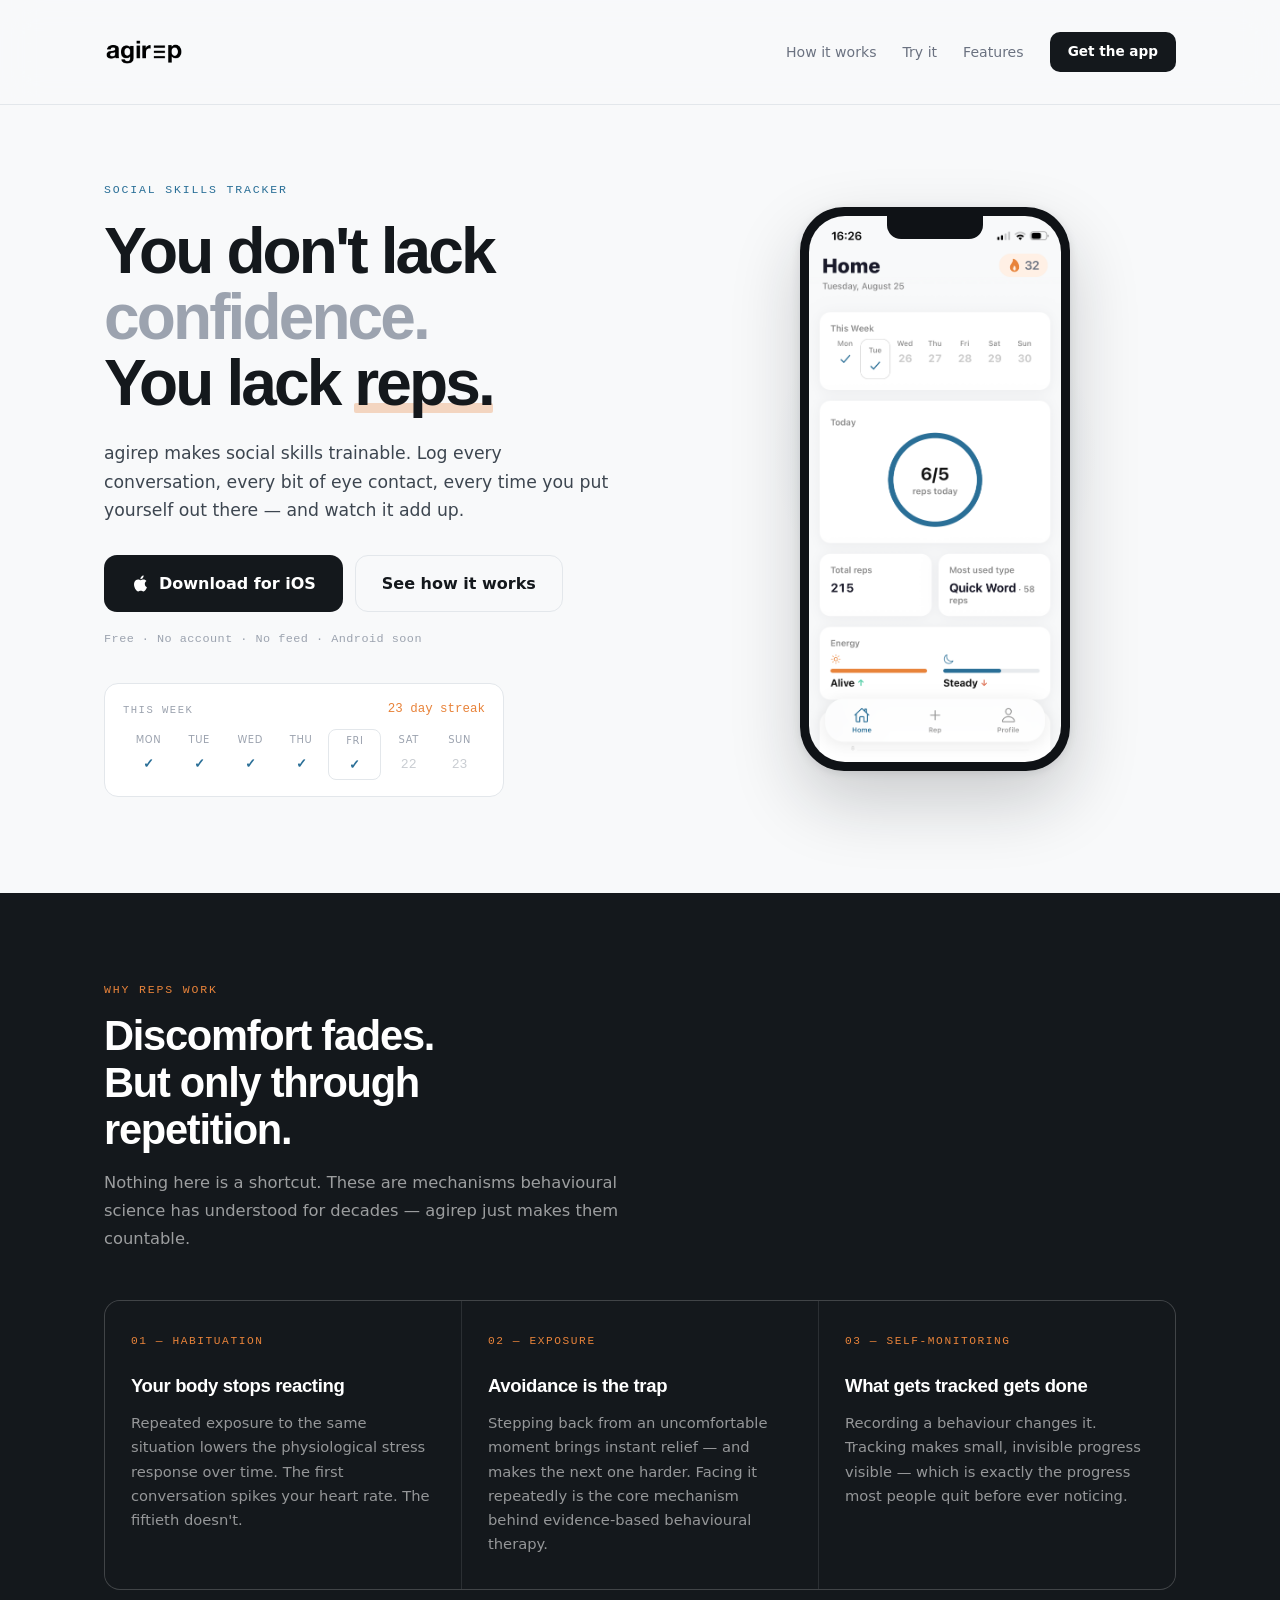
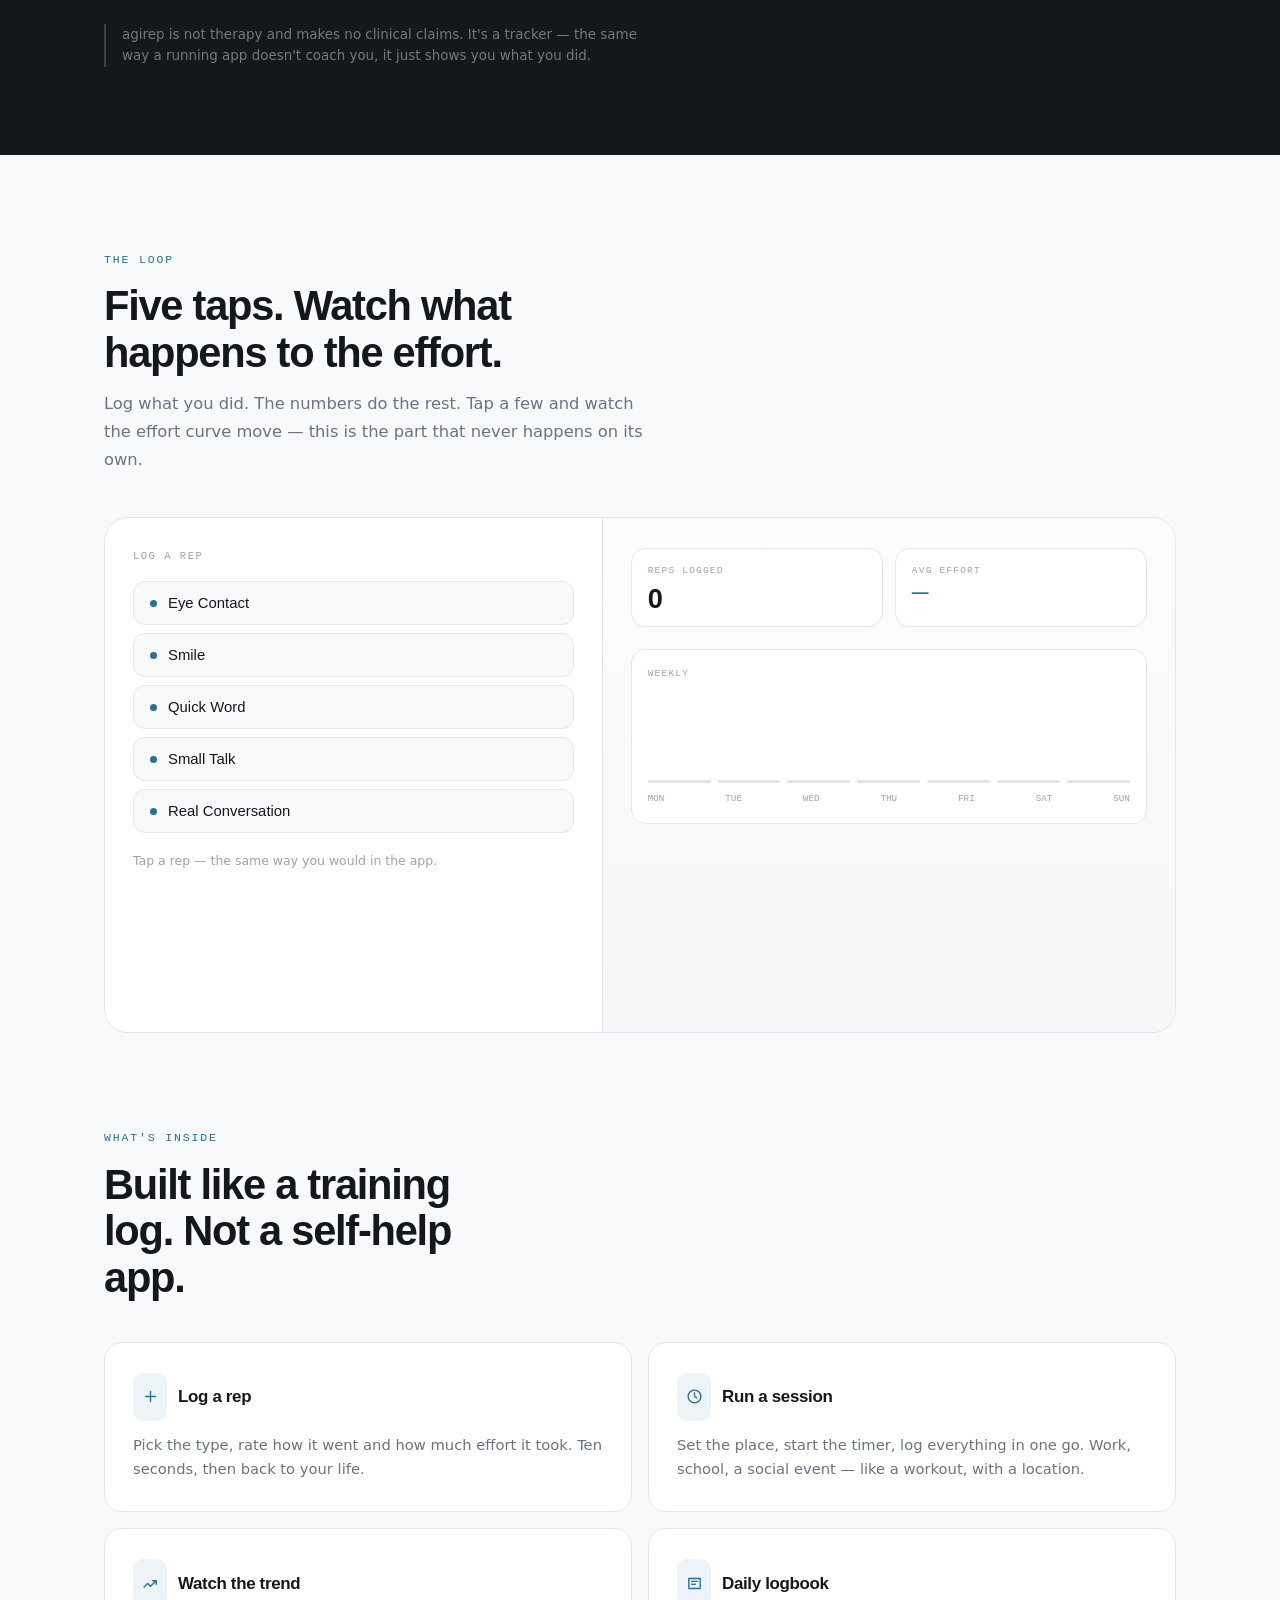
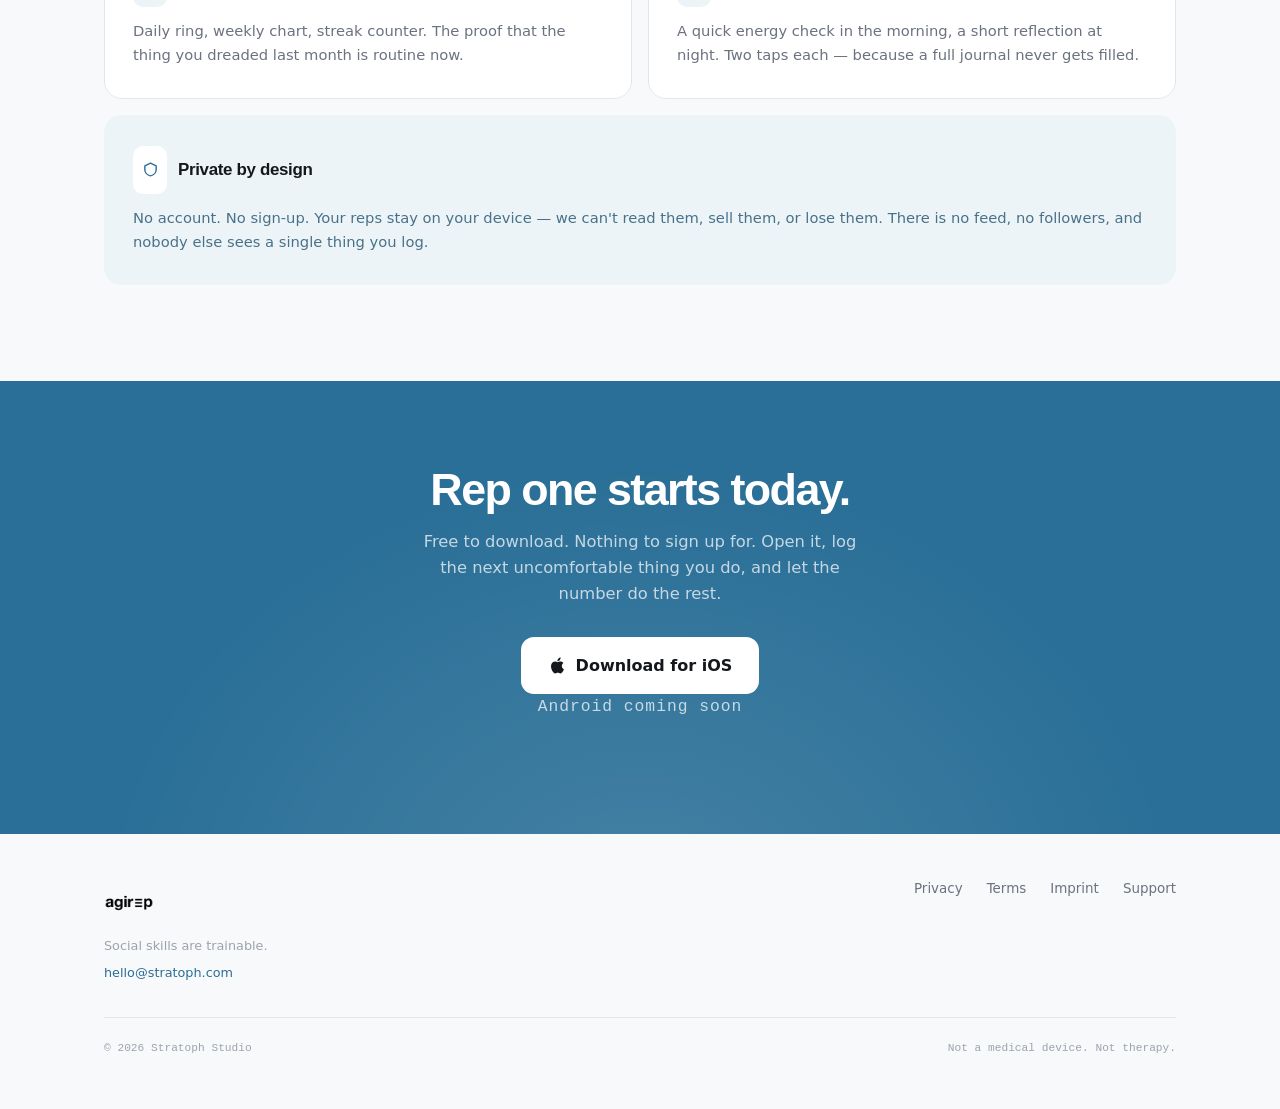
==== commit 05b5e09c: "Add files via upload" ====
--- a/index.html
+++ b/index.html
@@ -8,9 +8,7 @@
 <meta property="og:title" content="agirep — Social Skills Tracker" />
 <meta property="og:description" content="You don't lack confidence. You lack reps." />
 <meta property="og:type" content="website" />
-<link rel="preconnect" href="https://fonts.googleapis.com" />
-<link rel="preconnect" href="https://fonts.gstatic.com" crossorigin />
-<link href="https://fonts.googleapis.com/css2?family=DM+Sans:opsz,wght@9..40,300;9..40,400;9..40,500;9..40,600;9..40,700&family=Space+Grotesk:wght@400;500;600;700&family=IBM+Plex+Mono:wght@400;500&display=swap" rel="stylesheet" />
+<link rel="stylesheet" href="fonts.css" />
 <style>
 :root{
   --ink:#14181C;
--- a/fonts.css
+++ b/fonts.css
@@ -0,0 +1,49 @@
+/* Self-hosted fonts — no requests to Google. */
+
+@font-face {
+  font-family: 'DM Sans';
+  font-style: normal;
+  font-weight: 400 800;
+  font-display: swap;
+  src: url('fonts/dm-sans-latin.woff2') format('woff2');
+}
+
+@font-face {
+  font-family: 'Space Grotesk';
+  font-style: normal;
+  font-weight: 600;
+  font-display: swap;
+  src: url('fonts/space-grotesk-600.woff2') format('woff2');
+}
+
+@font-face {
+  font-family: 'Space Grotesk';
+  font-style: normal;
+  font-weight: 700;
+  font-display: swap;
+  src: url('fonts/space-grotesk-700.woff2') format('woff2');
+}
+
+@font-face {
+  font-family: 'IBM Plex Mono';
+  font-style: normal;
+  font-weight: 400;
+  font-display: swap;
+  src: url('fonts/ibm-plex-mono-400.woff2') format('woff2');
+}
+
+@font-face {
+  font-family: 'IBM Plex Mono';
+  font-style: normal;
+  font-weight: 500;
+  font-display: swap;
+  src: url('fonts/ibm-plex-mono-500.woff2') format('woff2');
+}
+
+@font-face {
+  font-family: 'IBM Plex Mono';
+  font-style: normal;
+  font-weight: 600;
+  font-display: swap;
+  src: url('fonts/ibm-plex-mono-600.woff2') format('woff2');
+}
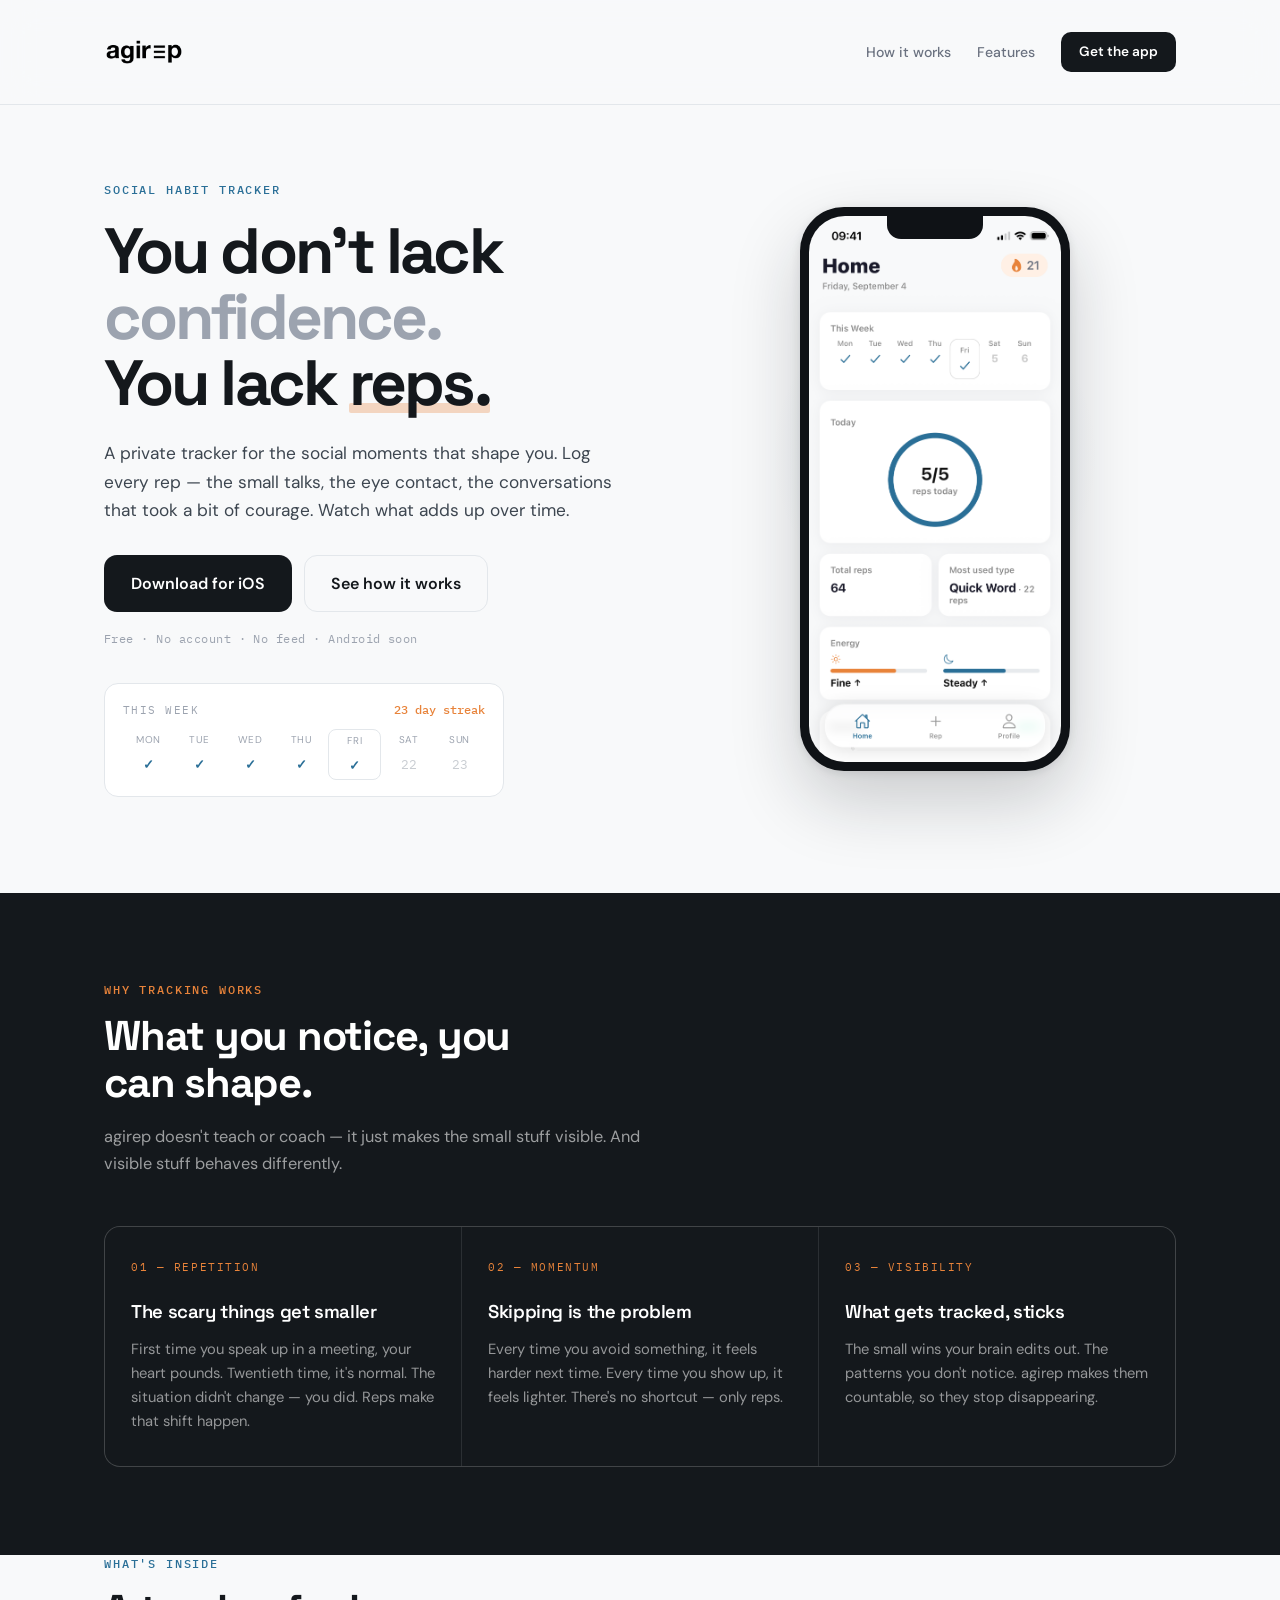
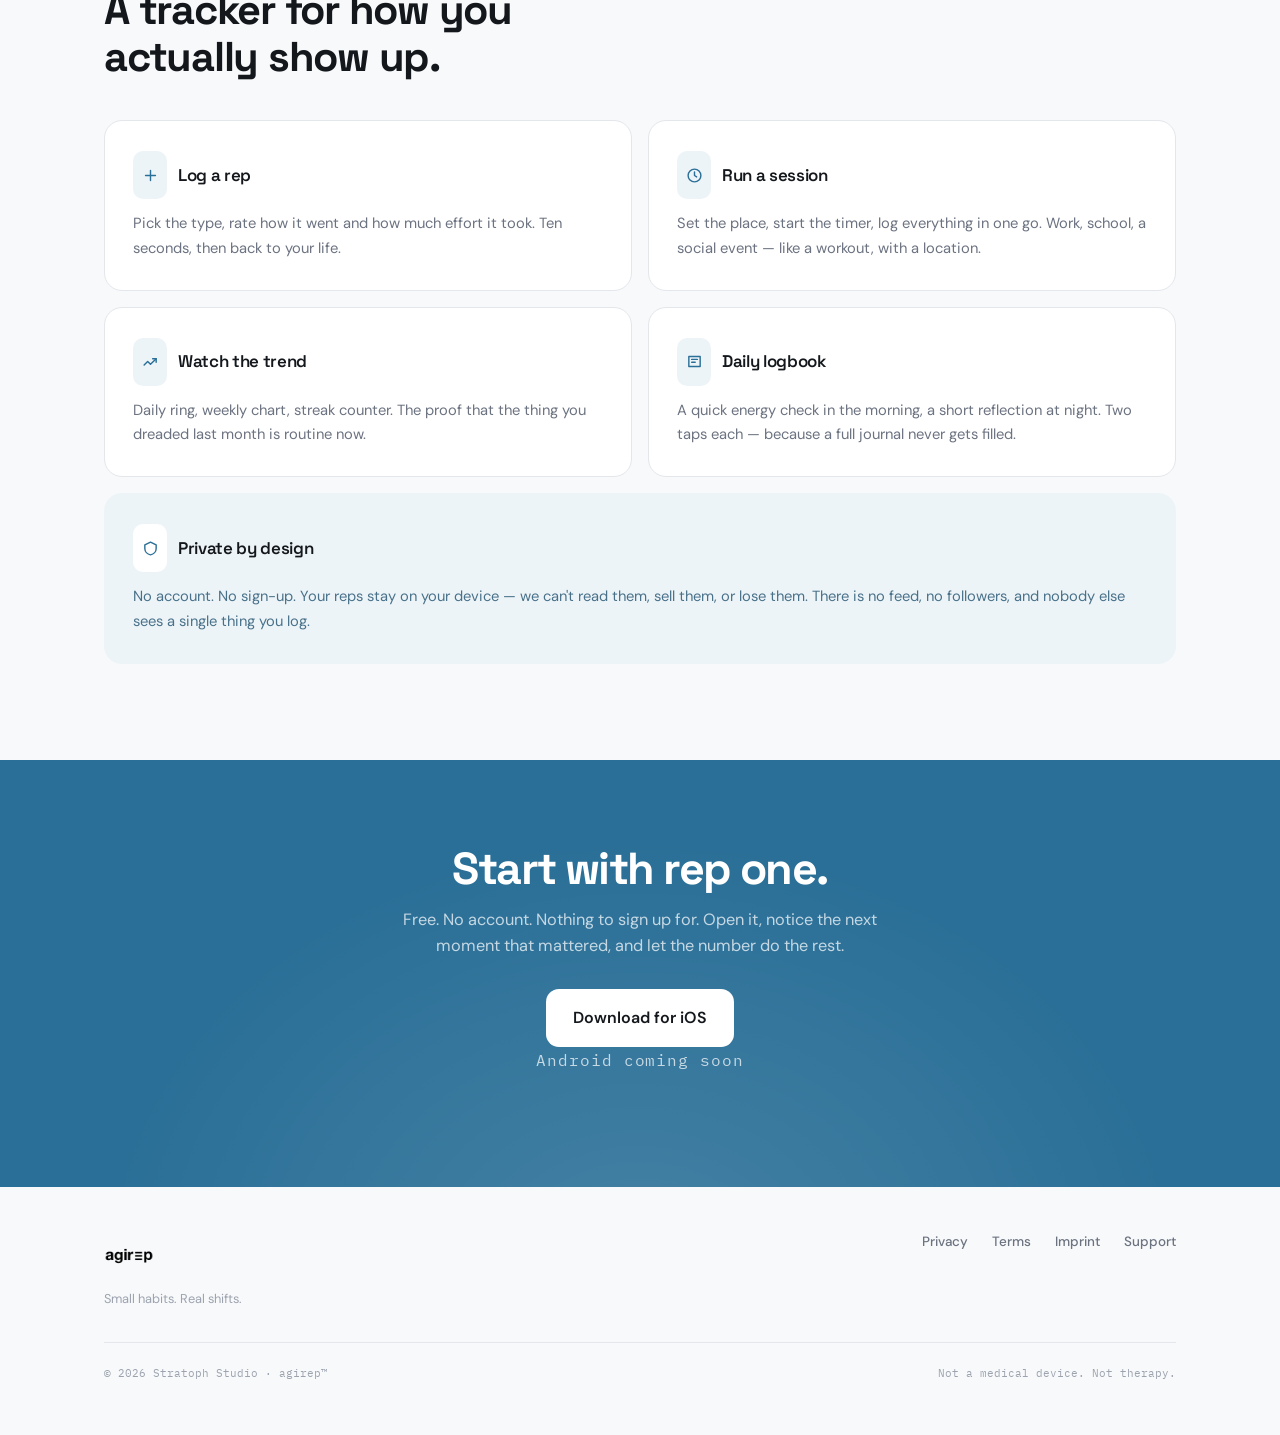
==== commit 847ec560: "Add files via upload" ====
--- a/index.html
+++ b/index.html
@@ -3,9 +3,9 @@
 <head>
 <meta charset="UTF-8" />
 <meta name="viewport" content="width=device-width, initial-scale=1" />
-<title>agirep — Social Skills Tracker</title>
-<meta name="description" content="agirep makes social skills trainable. Log your reps, run sessions, and watch progress you'd otherwise never notice." />
-<meta property="og:title" content="agirep — Social Skills Tracker" />
+<title>agirep — Social Habit Tracker</title>
+<meta name="description" content="A private tracker for the social moments that shape you. Log every rep — small talks, eye contact, conversations that took courage. Watch what adds up over time." />
+<meta property="og:title" content="agirep — Social Habit Tracker" />
 <meta property="og:description" content="You don't lack confidence. You lack reps." />
 <meta property="og:type" content="website" />
 <link rel="stylesheet" href="fonts.css" />
@@ -364,7 +364,6 @@
     </a>
     <div class="nav-r">
       <a href="#how">How it works</a>
-      <a href="#try">Try it</a>
       <a href="#features">Features</a>
       <a class="pill" href="https://apps.apple.com/app/id6784792973">Get the app</a>
     </div>
@@ -374,15 +373,14 @@
 <header class="hero">
   <div class="wrap hero-grid">
     <div class="rv">
-      <div class="eyebrow">Social Skills Tracker</div>
+      <div class="eyebrow">Social Habit Tracker</div>
       <h1>You don't lack <span class="dim">confidence.</span><br>You lack <span class="hit"><span>reps.</span></span></h1>
-      <p class="sub">agirep makes social skills trainable. Log every conversation, every bit of eye contact, every time you put yourself out there — and watch it add up.</p>
+      <p class="sub">A private tracker for the social moments that shape you. Log every rep — the small talks, the eye contact, the conversations that took a bit of courage. Watch what adds up over time.</p>
       <div class="hero-cta">
         <a class="btn btn-fill" href="https://apps.apple.com/app/id6784792973">
-          <svg viewBox="0 0 24 24"><path d="M18.71 19.5c-.83 1.24-1.71 2.45-3.05 2.47-1.34.03-1.77-.79-3.29-.79-1.53 0-2 .77-3.27.82-1.31.05-2.3-1.32-3.14-2.53C4.25 17 2.94 12.45 4.7 9.39c.87-1.52 2.43-2.48 4.12-2.51 1.28-.02 2.5.87 3.29.87.78 0 2.26-1.07 3.8-.91.65.03 2.47.26 3.64 1.98-.09.06-2.17 1.28-2.15 3.81.03 3.02 2.65 4.03 2.68 4.04-.03.07-.42 1.44-1.38 2.83M13 3.5c.73-.83 1.94-1.46 2.94-1.5.13 1.17-.34 2.35-1.04 3.19-.69.85-1.83 1.51-2.95 1.42-.15-1.15.41-2.35 1.05-3.11z"/></svg>
           Download for iOS
         </a>
-        <a class="btn btn-ghost" href="#try">See how it works</a>
+        <a class="btn btn-ghost" href="#how">See how it works</a>
       </div>
       <p class="hero-fine">Free · No account · No feed · Android soon</p>
 
@@ -415,83 +413,26 @@
 <section class="dark" id="how">
   <div class="wrap">
     <div class="rv">
-      <div class="eyebrow">Why reps work</div>
-      <h2 class="h2">Discomfort fades. But only through repetition.</h2>
-      <p class="lede">Nothing here is a shortcut. These are mechanisms behavioural science has understood for decades — agirep just makes them countable.</p>
+      <div class="eyebrow">Why tracking works</div>
+      <h2 class="h2">What you notice, you can shape.</h2>
+      <p class="lede">agirep doesn't teach or coach — it just makes the small stuff visible. And visible stuff behaves differently.</p>
     </div>
 
     <div class="mech">
       <div class="mech-c rv">
-        <div class="mech-n">01 — HABITUATION</div>
-        <h3>Your body stops reacting</h3>
-        <p>Repeated exposure to the same situation lowers the physiological stress response over time. The first conversation spikes your heart rate. The fiftieth doesn't.</p>
+        <div class="mech-n">01 — REPETITION</div>
+        <h3>The scary things get smaller</h3>
+        <p>First time you speak up in a meeting, your heart pounds. Twentieth time, it's normal. The situation didn't change — you did. Reps make that shift happen.</p>
       </div>
       <div class="mech-c rv rv-1">
-        <div class="mech-n">02 — EXPOSURE</div>
-        <h3>Avoidance is the trap</h3>
-        <p>Stepping back from an uncomfortable moment brings instant relief — and makes the next one harder. Facing it repeatedly is the core mechanism behind evidence-based behavioural therapy.</p>
+        <div class="mech-n">02 — MOMENTUM</div>
+        <h3>Skipping is the problem</h3>
+        <p>Every time you avoid something, it feels harder next time. Every time you show up, it feels lighter. There's no shortcut — only reps.</p>
       </div>
       <div class="mech-c rv rv-2">
-        <div class="mech-n">03 — SELF-MONITORING</div>
-        <h3>What gets tracked gets done</h3>
-        <p>Recording a behaviour changes it. Tracking makes small, invisible progress visible — which is exactly the progress most people quit before ever noticing.</p>
-      </div>
-    </div>
-
-    <p class="dark-note rv">agirep is not therapy and makes no clinical claims. It's a tracker — the same way a running app doesn't coach you, it just shows you what you did.</p>
-  </div>
-</section>
-
-<section class="try" id="try">
-  <div class="wrap">
-    <div class="try-head rv">
-      <div class="eyebrow">The loop</div>
-      <h2 class="h2">Five taps. Watch what happens to the effort.</h2>
-      <p class="lede">Log what you did. The numbers do the rest. Tap a few and watch the effort curve move — this is the part that never happens on its own.</p>
-    </div>
-
-    <div class="console rv rv-1">
-      <div class="c-left">
-        <div class="c-kicker">Log a rep</div>
-        <div class="c-reps" id="reps">
-          <button class="c-rep" data-n="Eye Contact"><span class="dot"></span>Eye Contact</button>
-          <button class="c-rep" data-n="Smile"><span class="dot"></span>Smile</button>
-          <button class="c-rep" data-n="Quick Word"><span class="dot"></span>Quick Word</button>
-          <button class="c-rep" data-n="Small Talk"><span class="dot"></span>Small Talk</button>
-          <button class="c-rep" data-n="Real Conversation"><span class="dot"></span>Real Conversation</button>
-        </div>
-        <p class="c-hint" id="hint">Each tap adds one rep — exactly like the app. Watch the panel on the right.</p>
-      </div>
-
-      <div class="c-right">
-        <div class="c-metrics">
-          <div class="c-m">
-            <div class="k">Reps logged</div>
-            <div class="v" id="mReps">0</div>
-          </div>
-          <div class="c-m">
-            <div class="k">Avg effort</div>
-            <div class="v small drop" id="mEffort">—</div>
-          </div>
-        </div>
-
-        <div class="c-chart">
-          <div class="k">Weekly</div>
-          <div class="c-bars" id="bars">
-            <i class="idle"></i><i class="idle"></i><i class="idle"></i>
-            <i class="idle"></i><i class="idle"></i><i class="idle"></i><i class="idle"></i>
-          </div>
-          <div class="c-axis">
-            <span>MON</span><span>TUE</span><span>WED</span>
-            <span>THU</span><span>FRI</span><span>SAT</span><span>SUN</span>
-          </div>
-        </div>
-
-        <div class="c-payoff" id="payoff">
-          <b>That drop is the point.</b> The conversation that reads as a <i>big challenge</i> on day one reads as <i>easy</i> a few hundred reps later. That change is real — but it stays invisible unless something is counting.
-          <a class="pf-cta" href="https://apps.apple.com/app/id6784792973">Start your record →</a>
-          <button class="rs" id="reset">Reset</button>
-        </div>
+        <div class="mech-n">03 — VISIBILITY</div>
+        <h3>What gets tracked, sticks</h3>
+        <p>The small wins your brain edits out. The patterns you don't notice. agirep makes them countable, so they stop disappearing.</p>
       </div>
     </div>
   </div>
@@ -501,7 +442,7 @@
   <div class="wrap">
     <div class="feat-head rv">
       <div class="eyebrow">What's inside</div>
-      <h2 class="h2">Built like a training log. Not a self-help app.</h2>
+      <h2 class="h2">A tracker for how you actually show up.</h2>
     </div>
 
     <div class="fgrid">
@@ -550,10 +491,9 @@
 
 <section class="cta">
   <div class="wrap cta-in rv">
-    <h2>Rep one starts today.</h2>
-    <p>Free to download. Nothing to sign up for. Open it, log the next uncomfortable thing you do, and let the number do the rest.</p>
+    <h2>Start with rep one.</h2>
+    <p>Free. No account. Nothing to sign up for. Open it, notice the next moment that mattered, and let the number do the rest.</p>
     <a class="btn btn-light" href="https://apps.apple.com/app/id6784792973">
-      <svg viewBox="0 0 24 24"><path d="M18.71 19.5c-.83 1.24-1.71 2.45-3.05 2.47-1.34.03-1.77-.79-3.29-.79-1.53 0-2 .77-3.27.82-1.31.05-2.3-1.32-3.14-2.53C4.25 17 2.94 12.45 4.7 9.39c.87-1.52 2.43-2.48 4.12-2.51 1.28-.02 2.5.87 3.29.87.78 0 2.26-1.07 3.8-.91.65.03 2.47.26 3.64 1.98-.09.06-2.17 1.28-2.15 3.81.03 3.02 2.65 4.03 2.68 4.04-.03.07-.42 1.44-1.38 2.83M13 3.5c.73-.83 1.94-1.46 2.94-1.5.13 1.17-.34 2.35-1.04 3.19-.69.85-1.83 1.51-2.95 1.42-.15-1.15.41-2.35 1.05-3.11z"/></svg>
       Download for iOS
     </a>
     <p class="cta-fine">Android coming soon</p>
@@ -565,8 +505,7 @@
     <div class="foot-in">
       <div class="foot-l">
         <img class="logo-img" src="logo-wordmark.png" alt="agirep" />
-        <p class="foot-tag">Social skills are trainable.</p>
-        <a class="foot-mail" href="mailto:hello@stratoph.com">hello@stratoph.com</a>
+        <p class="foot-tag">Small habits. Real shifts.</p>
       </div>
       <div class="foot-links">
         <a href="privacy.html">Privacy</a>
@@ -576,7 +515,7 @@
       </div>
     </div>
     <div class="foot-btm">
-      <span>© 2026 Stratoph Studio</span>
+      <span>© 2026 Stratoph Studio · agirep™</span>
       <span>Not a medical device. Not therapy.</span>
     </div>
   </div>
@@ -597,68 +536,6 @@
   },{threshold:.14,rootMargin:'0px 0px -8% 0px'});
   Array.prototype.forEach.call(els,function(e){io.observe(e)});
 })();
-
-/* live console */
-(function(){
-  var MAX = 5;
-  var n = 0;
-  var reps   = document.getElementById('reps');
-  var mReps  = document.getElementById('mReps');
-  var mEff   = document.getElementById('mEffort');
-  var bars   = document.getElementById('bars').querySelectorAll('i');
-  var payoff = document.getElementById('payoff');
-  var reset  = document.getElementById('reset');
-  var hint   = document.getElementById('hint');
-
-  var EFFORT = ['—','Big challenge','Hard','Took effort','Slight effort','Easy'];
-  var HEIGHT = [
-    [4,4,4,4,4,4,4],
-    [26,4,4,4,4,4,4],
-    [26,44,4,4,4,4,4],
-    [26,44,38,4,4,4,4],
-    [26,44,38,68,4,4,4],
-    [26,44,38,68,92,4,4]
-  ];
-  var HINT = [
-    'Tap a rep — the same way you would in the app.',
-    'Logged. One moment that would have been forgotten by tonight.',
-    'Two. Still hard — which is exactly what the data should say right now.',
-    'Three. The effort average just moved for the first time.',
-    'Four. This is the shift almost nobody notices without a record.',
-    'Five reps, ten seconds of tracking. Now picture three hundred.'
-  ];
-
-  function paint(){
-    mReps.textContent = n;
-    mEff.textContent  = EFFORT[n];
-    hint.textContent  = HINT[n];
-    var h = HEIGHT[n];
-    for(var i=0;i<bars.length;i++){
-      bars[i].style.height = h[i] + '%';
-      bars[i].classList.toggle('idle', h[i] <= 4);
-    }
-  }
-
-  reps.addEventListener('click', function(e){
-    var b = e.target.closest('.c-rep');
-    if(!b || n >= MAX) return;
-    n++;
-    paint();
-    if(n >= MAX){
-      payoff.classList.add('show');
-      Array.prototype.forEach.call(reps.querySelectorAll('.c-rep'), function(x){ x.disabled = true; });
-    }
-  });
-
-  reset.addEventListener('click', function(){
-    n = 0;
-    paint();
-    payoff.classList.remove('show');
-    Array.prototype.forEach.call(reps.querySelectorAll('.c-rep'), function(x){ x.disabled = false; });
-  });
-
-  paint();
-})();
 </script>
 
 </body>
--- a/fonts.css
+++ b/fonts.css
@@ -5,7 +5,7 @@
   font-style: normal;
   font-weight: 400 800;
   font-display: swap;
-  src: url('fonts/dm-sans-latin.woff2') format('woff2');
+  src: url('dm-sans-latin.woff2') format('woff2');
 }
 
 @font-face {
@@ -13,7 +13,7 @@
   font-style: normal;
   font-weight: 600;
   font-display: swap;
-  src: url('fonts/space-grotesk-600.woff2') format('woff2');
+  src: url('space-grotesk-600.woff2') format('woff2');
 }
 
 @font-face {
@@ -21,7 +21,7 @@
   font-style: normal;
   font-weight: 700;
   font-display: swap;
-  src: url('fonts/space-grotesk-700.woff2') format('woff2');
+  src: url('space-grotesk-700.woff2') format('woff2');
 }
 
 @font-face {
@@ -29,7 +29,7 @@
   font-style: normal;
   font-weight: 400;
   font-display: swap;
-  src: url('fonts/ibm-plex-mono-400.woff2') format('woff2');
+  src: url('ibm-plex-mono-400.woff2') format('woff2');
 }
 
 @font-face {
@@ -37,7 +37,7 @@
   font-style: normal;
   font-weight: 500;
   font-display: swap;
-  src: url('fonts/ibm-plex-mono-500.woff2') format('woff2');
+  src: url('ibm-plex-mono-500.woff2') format('woff2');
 }
 
 @font-face {
@@ -45,5 +45,5 @@
   font-style: normal;
   font-weight: 600;
   font-display: swap;
-  src: url('fonts/ibm-plex-mono-600.woff2') format('woff2');
+  src: url('ibm-plex-mono-600.woff2') format('woff2');
 }
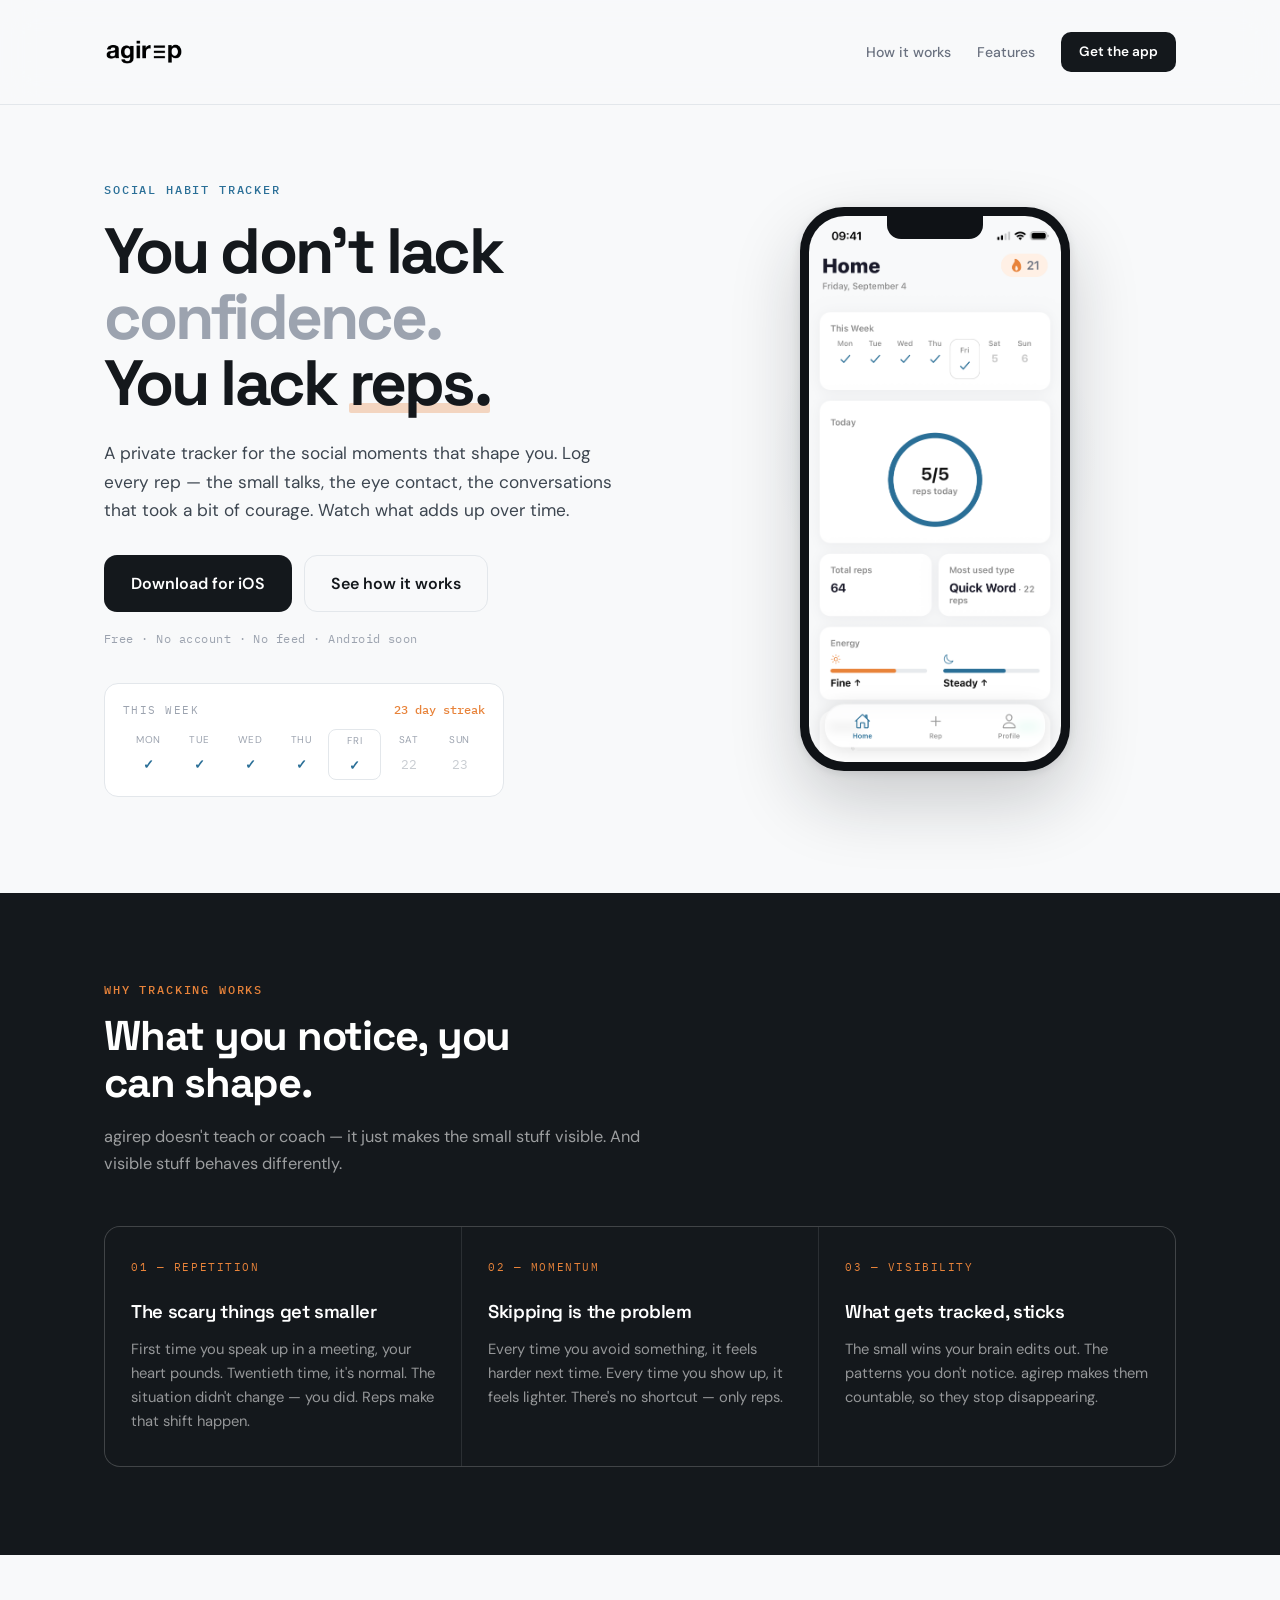
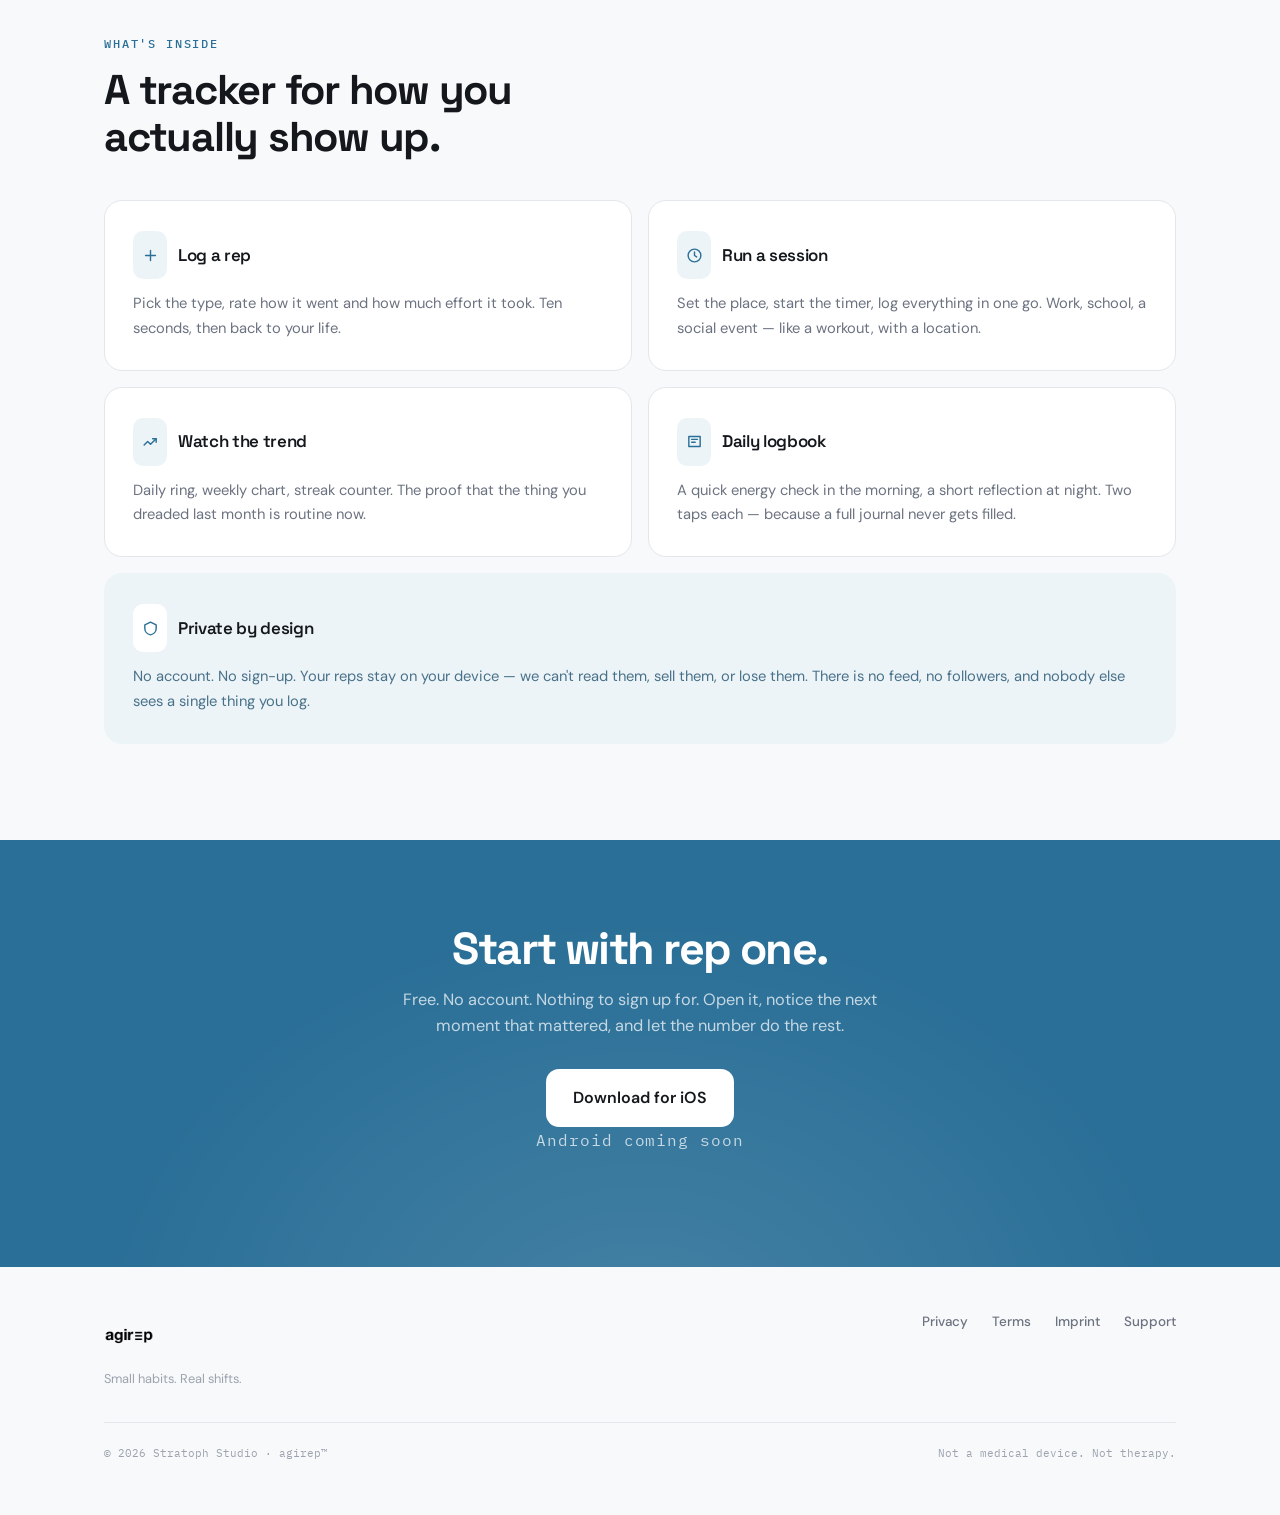
==== commit 47ccd11c: "Add files via upload" ====
--- a/index.html
+++ b/index.html
@@ -279,7 +279,7 @@
 .c-payoff .rs:hover{color:rgba(255,255,255,.85)}
 
 /* features */
-.feat{padding:0 0 96px}
+.feat{padding:80px 0 96px}
 .feat-head{margin-bottom:40px}
 .feat-head .h2{margin:14px 0 14px;max-width:18ch}
 .fgrid{display:grid;grid-template-columns:repeat(2,1fr);gap:16px}
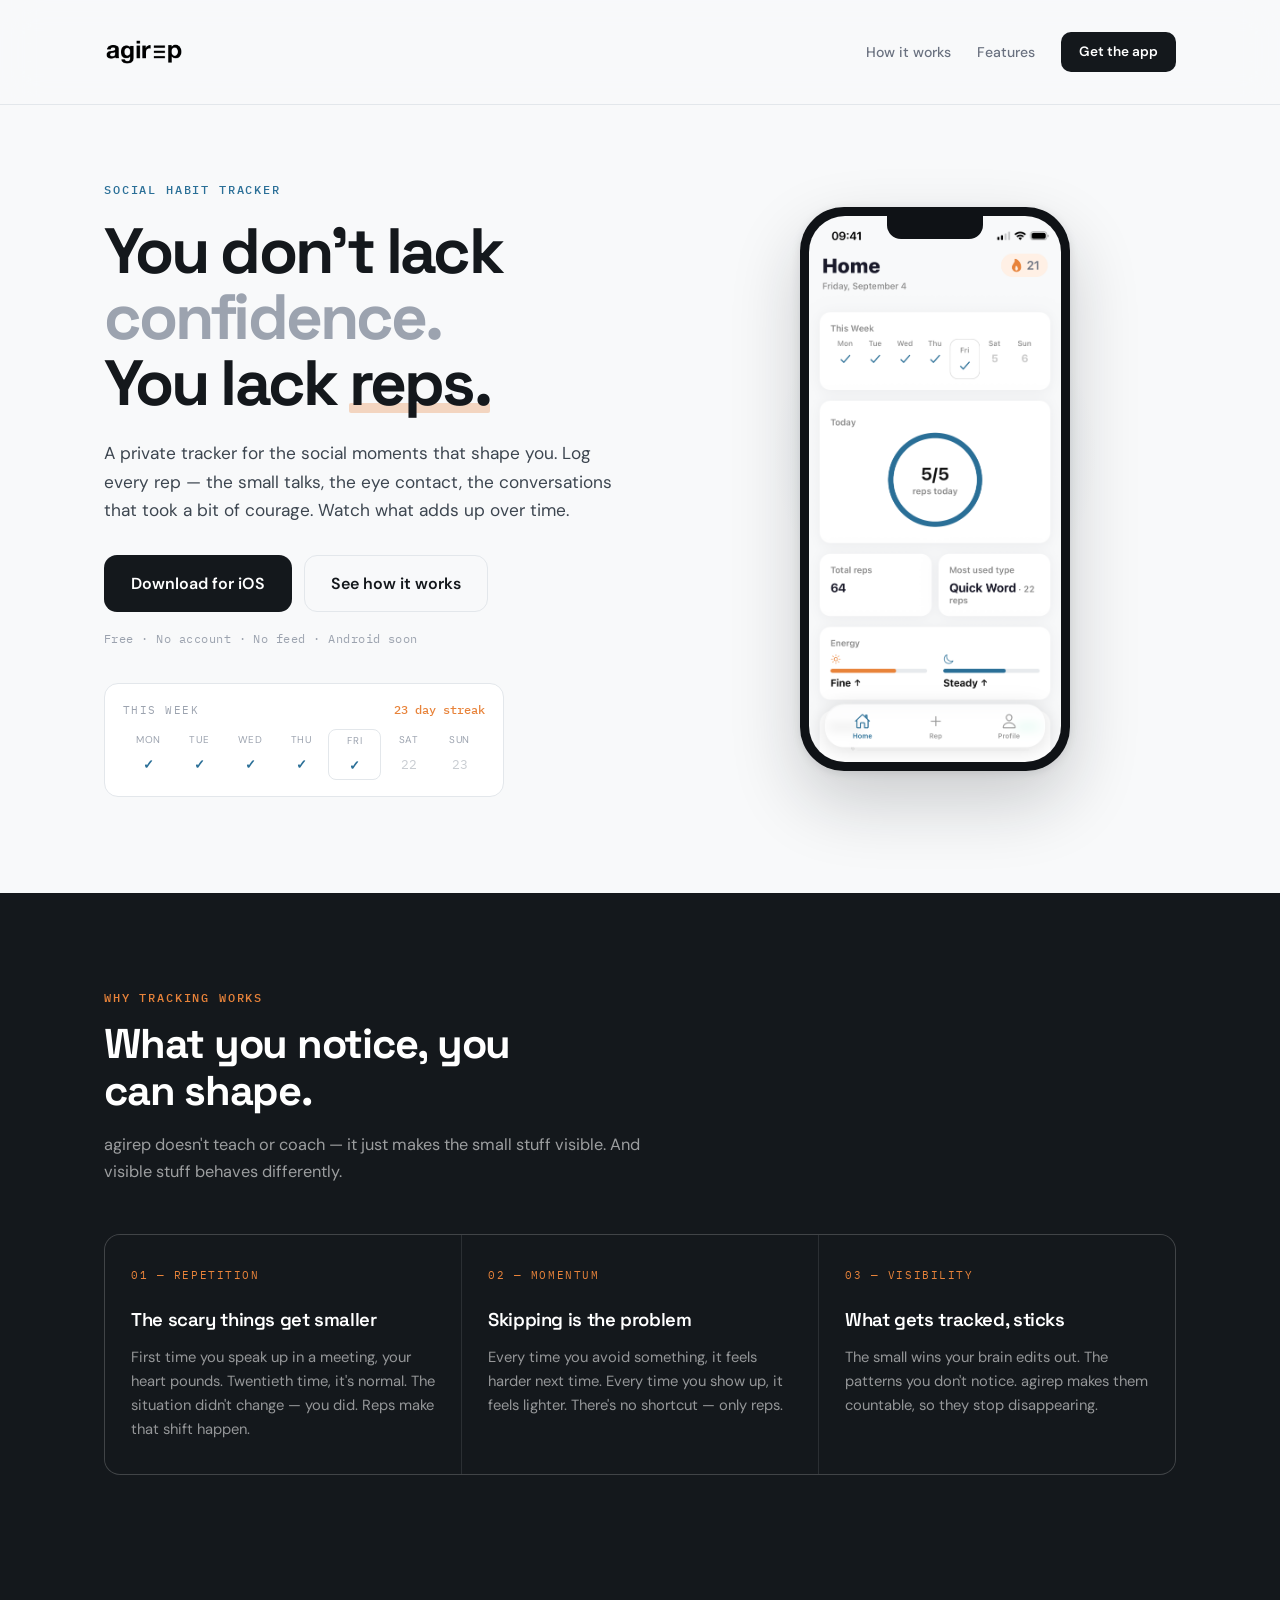
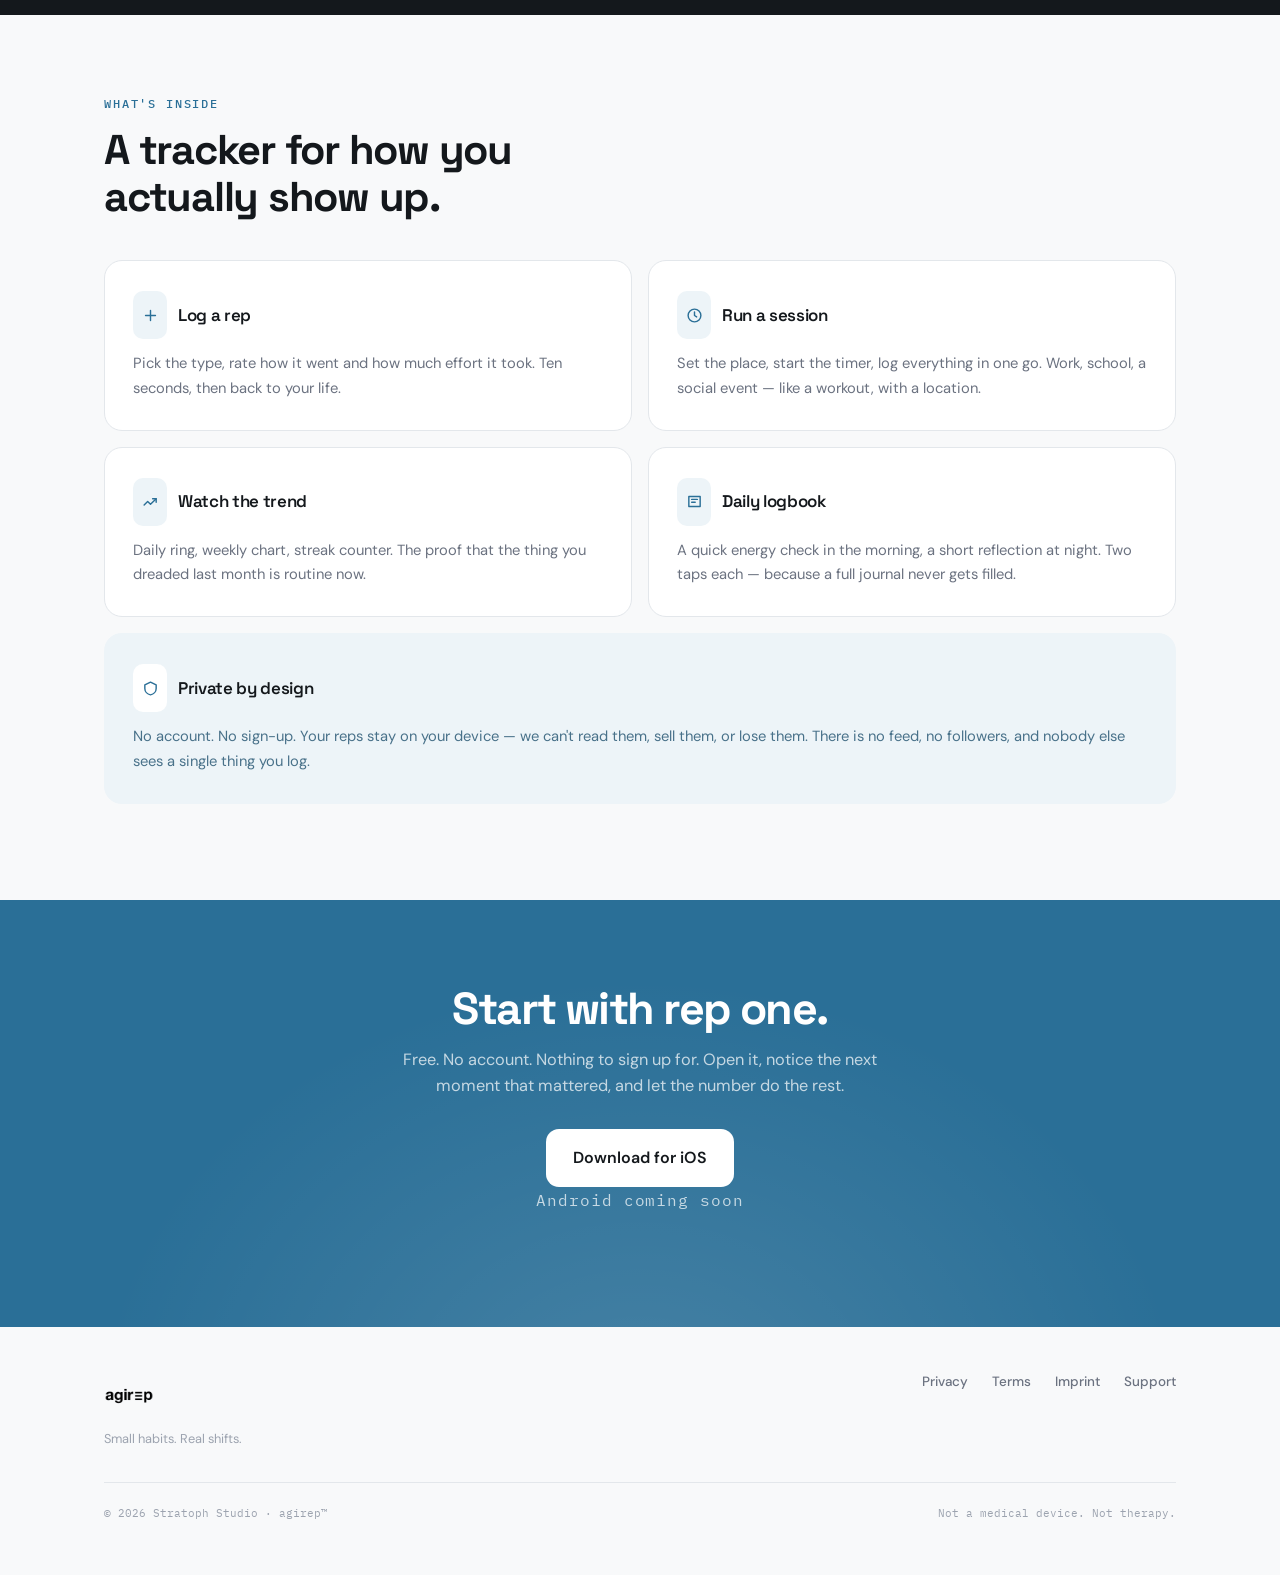
==== commit 980fba4e: "Add files via upload" ====
--- a/index.html
+++ b/index.html
@@ -166,7 +166,7 @@
 }
 
 /* dark mechanism */
-.dark{background:var(--ink);color:var(--white);margin-top:96px;padding:88px 0}
+.dark{background:var(--ink);color:var(--white);margin-top:96px;padding:96px 0 140px}
 .dark .eyebrow{color:var(--orange)}
 .dark .h2{margin:14px 0 16px;max-width:16ch}
 .dark .lede{color:rgba(255,255,255,.58)}
